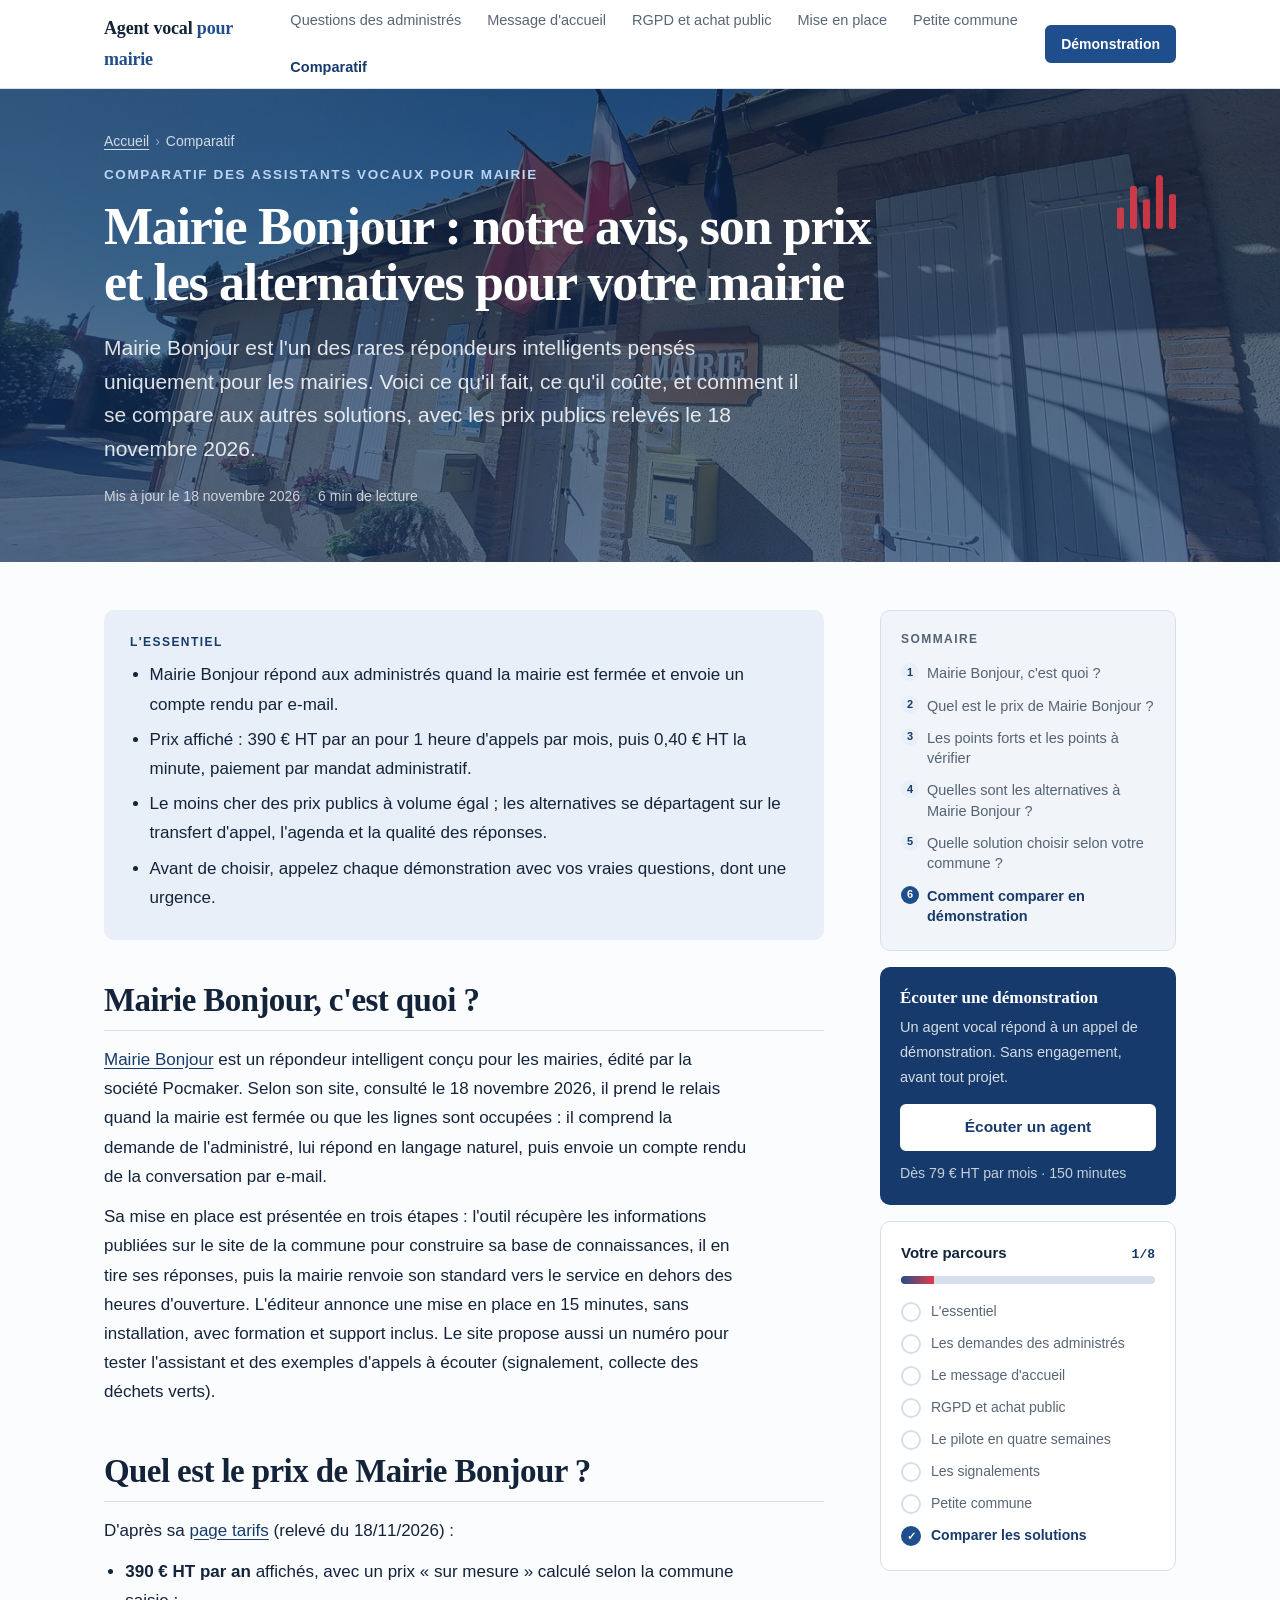
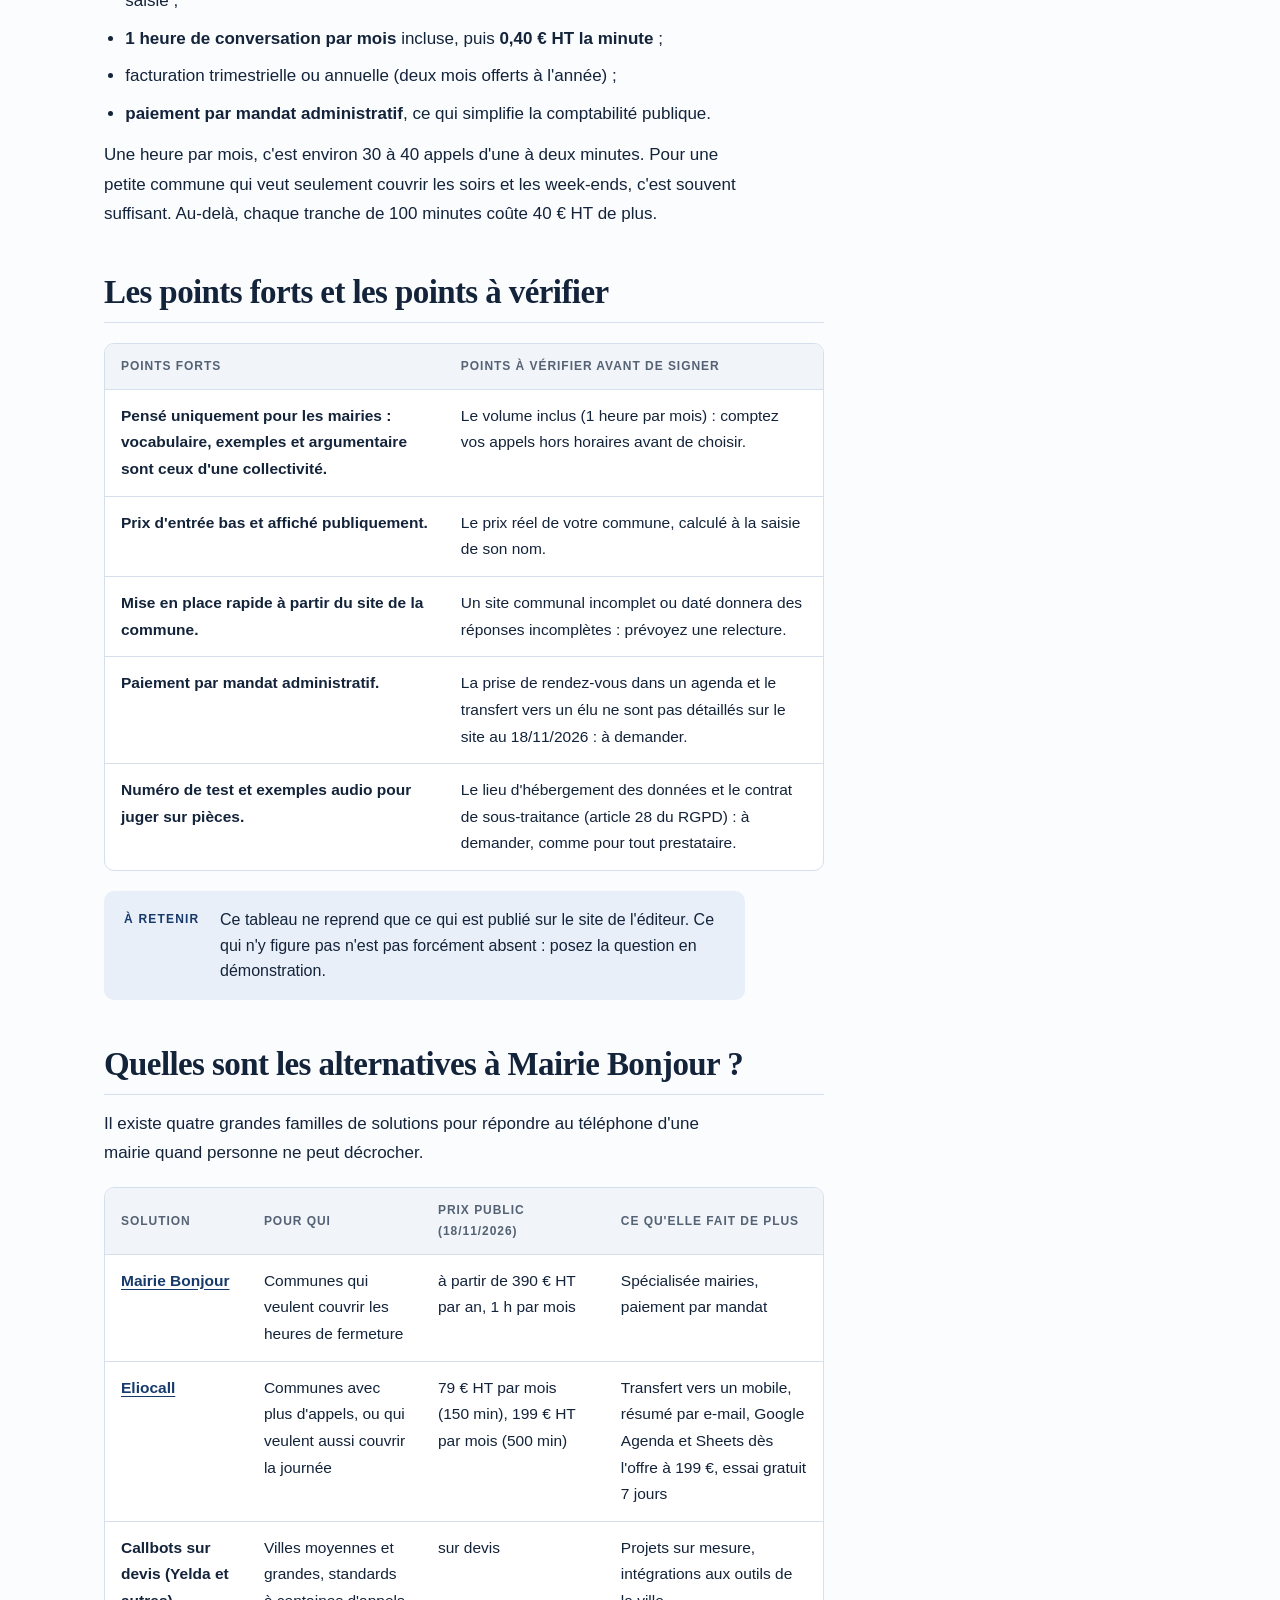
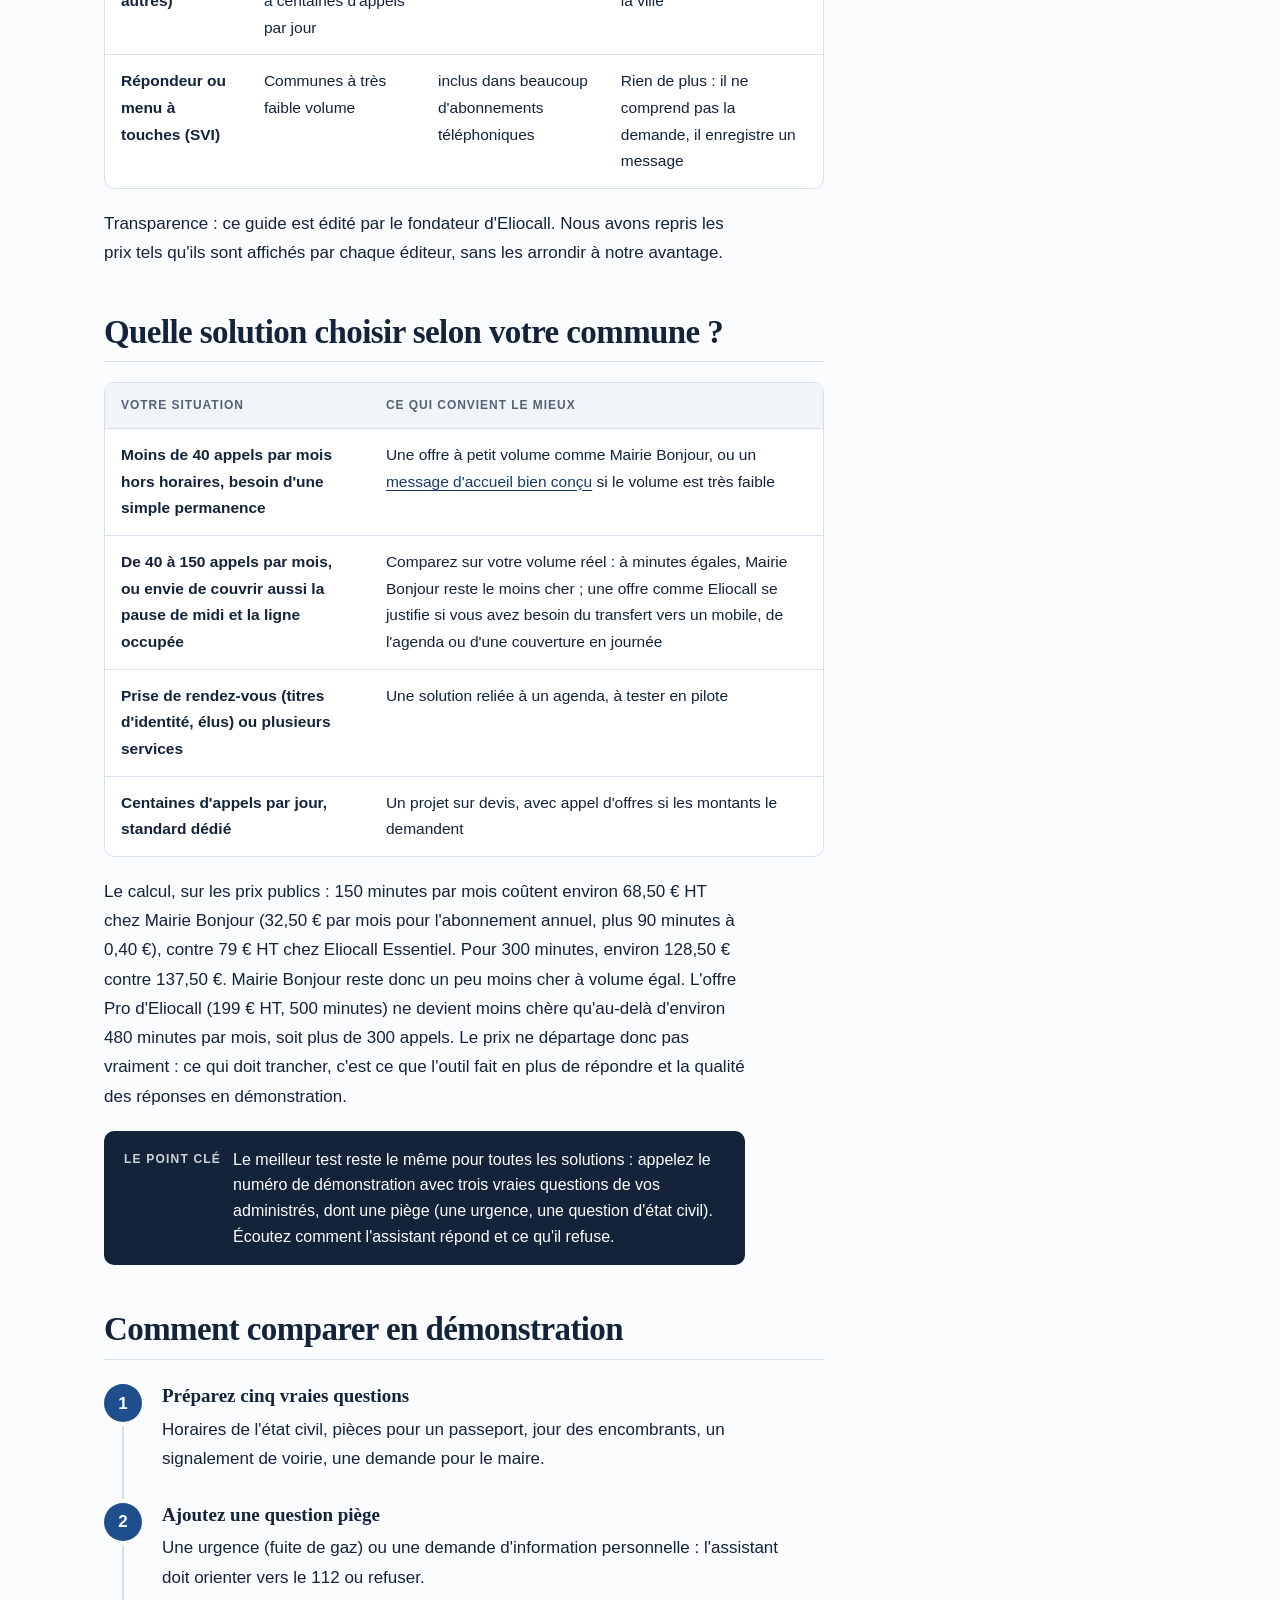
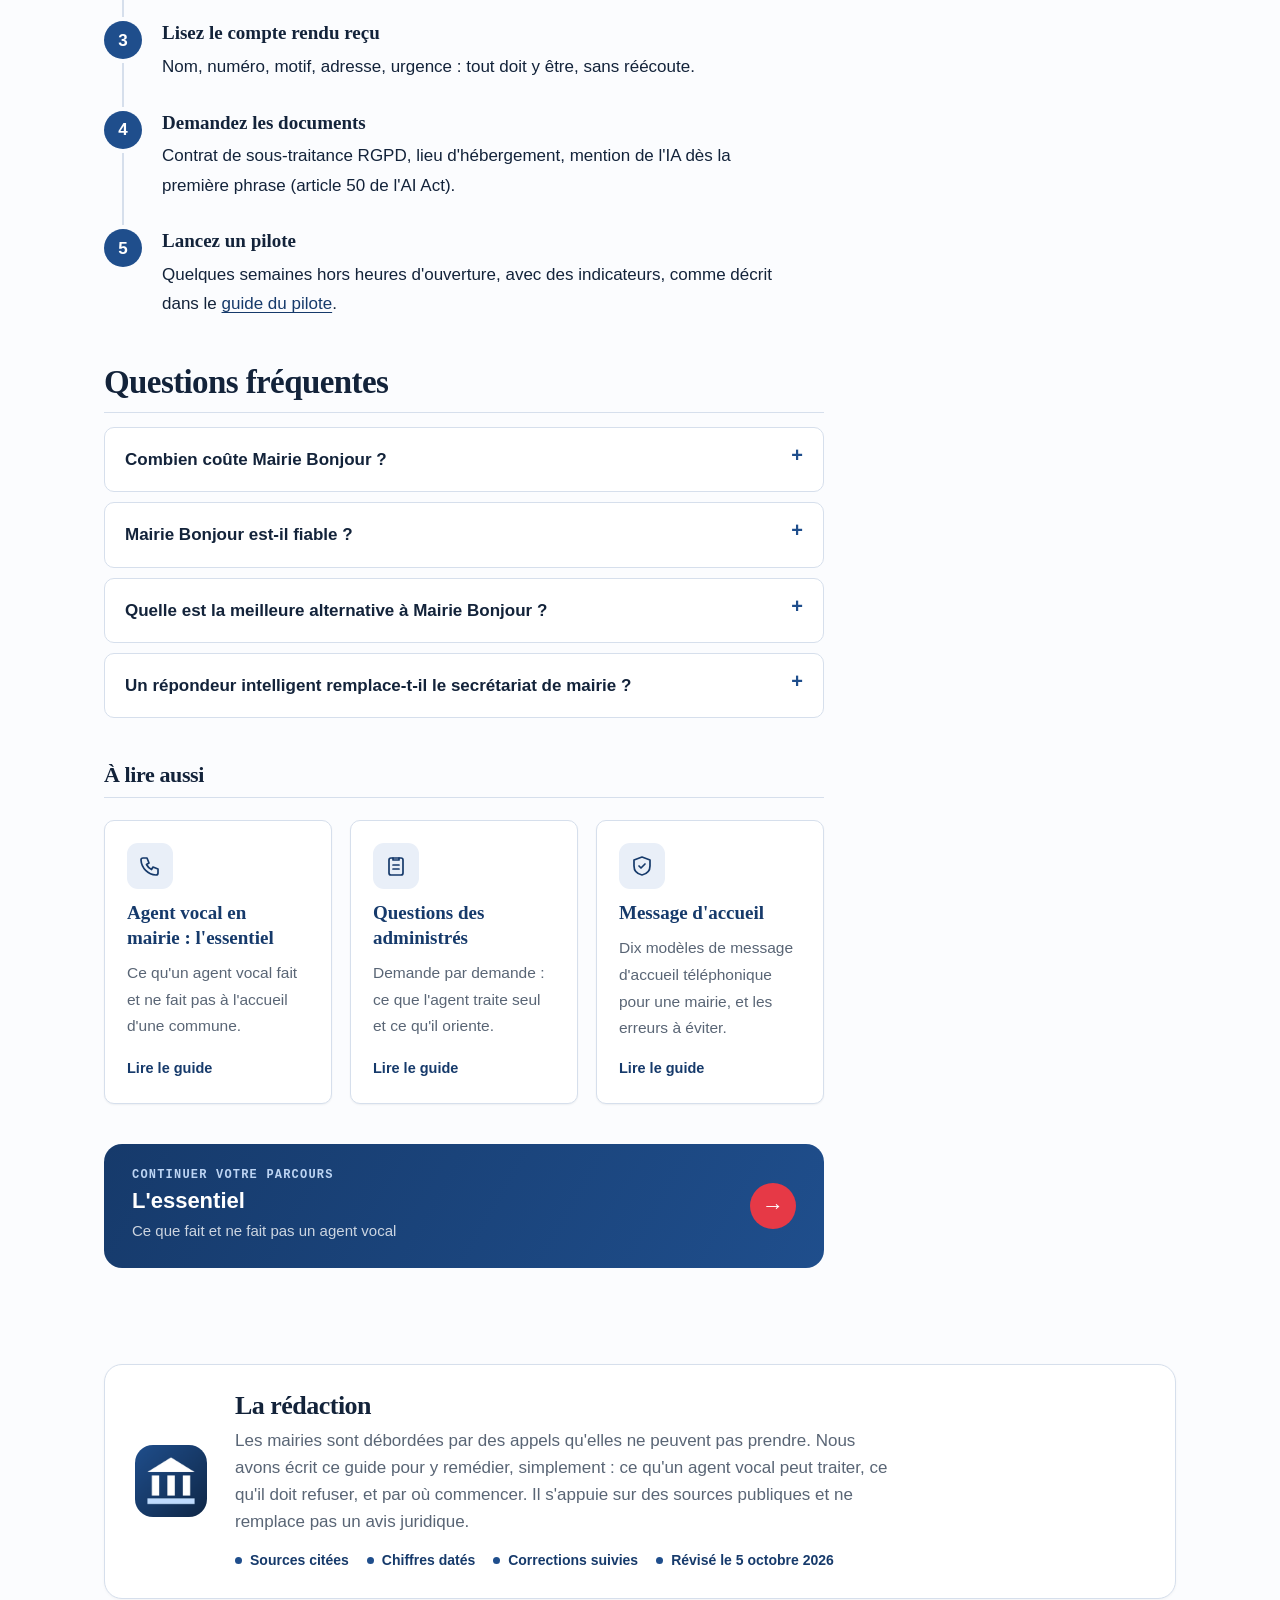
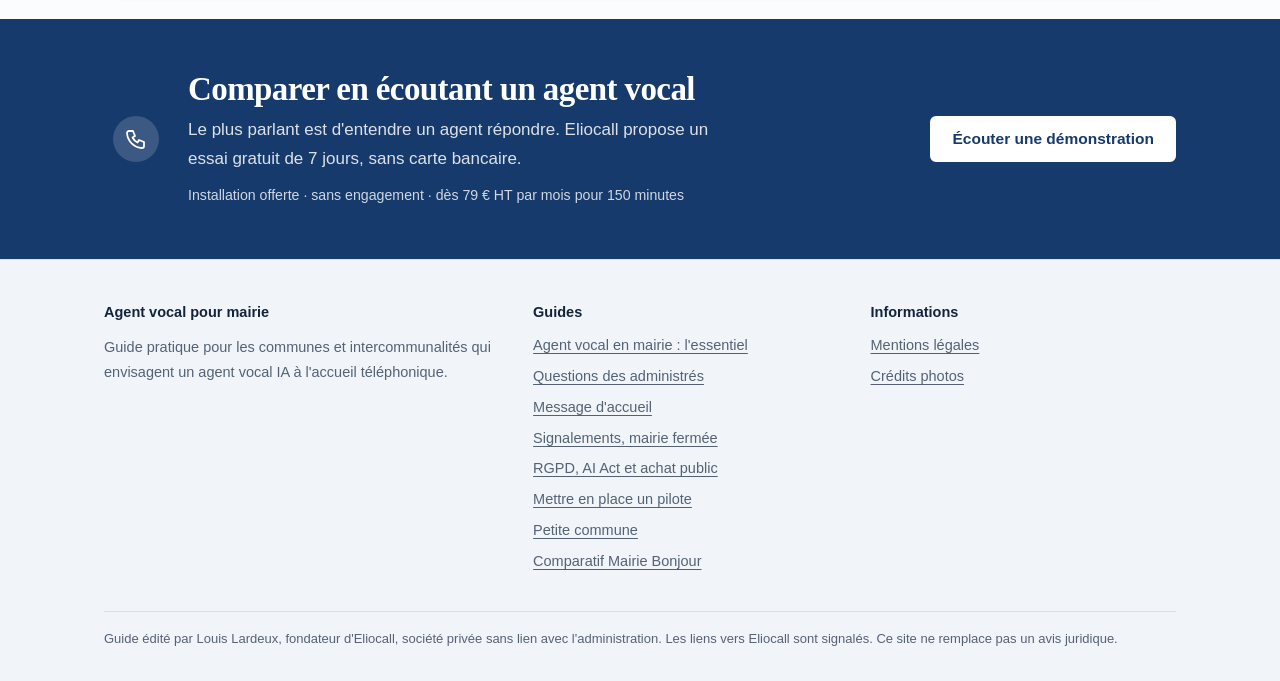
==== mairie-bonjour-avis-alternatives/index.html @ dcd4cf89 "SEO 18/11 : comparatif Mairie Bonjour et alternatives, page signalements mairie fermée, accueil « ré" ====
<!doctype html>
<html lang="fr">
<head>
<meta charset="utf-8">
<meta name="viewport" content="width=device-width, initial-scale=1">
<title>Mairie Bonjour : avis, prix et alternatives (2026)</title>
<meta name="description" content="Mairie Bonjour, répondeur intelligent pour mairie : ce qu&#x27;il fait, son prix (390 € HT par an, 1 h incluse), les points à vérifier et les alternatives comparées.">
<link rel="canonical" href="https://agent-ia-vocal-pour-mairie.fr/mairie-bonjour-avis-alternatives/">
<meta property="og:type" content="article">
<meta property="og:locale" content="fr_FR">
<meta property="og:site_name" content="Agent vocal pour mairie">
<meta property="og:title" content="Mairie Bonjour : avis, prix et alternatives (2026)">
<meta property="og:description" content="Mairie Bonjour, répondeur intelligent pour mairie : ce qu&#x27;il fait, son prix (390 € HT par an, 1 h incluse), les points à vérifier et les alternatives comparées.">
<meta property="og:url" content="https://agent-ia-vocal-pour-mairie.fr/mairie-bonjour-avis-alternatives/">
<meta property="og:image" content="https://agent-ia-vocal-pour-mairie.fr/og-image.png">
<meta property="og:image:width" content="1200">
<meta property="og:image:height" content="630">
<meta property="og:image:alt" content="Agent vocal pour mairie">
<meta name="twitter:card" content="summary_large_image">
<meta name="twitter:image" content="https://agent-ia-vocal-pour-mairie.fr/og-image.png">
<link rel="icon" href="/favicon.ico" sizes="48x48">
<link rel="icon" href="/favicon.svg" type="image/svg+xml">
<link rel="icon" href="/favicon-48.png" type="image/png" sizes="48x48">
<link rel="apple-touch-icon" href="/apple-touch-icon.png">
<meta name="theme-color" content="#1f4e8c">

<meta http-equiv="Content-Security-Policy" content="default-src 'self'; script-src 'self' 'unsafe-inline'; style-src 'self' 'unsafe-inline'; img-src 'self' data:; base-uri 'self'; form-action 'none'">
<meta name="referrer" content="strict-origin-when-cross-origin">
<script type="application/ld+json">{"@context": "https://schema.org", "@graph": [{"@type": "BreadcrumbList", "itemListElement": [{"@type": "ListItem", "position": 1, "name": "Accueil", "item": "https://agent-ia-vocal-pour-mairie.fr/"}, {"@type": "ListItem", "position": 2, "name": "Comparatif", "item": "https://agent-ia-vocal-pour-mairie.fr/mairie-bonjour-avis-alternatives/"}]}, {"@type": "Article", "headline": "Mairie Bonjour : notre avis, son prix et les alternatives pour votre mairie", "description": "Mairie Bonjour, répondeur intelligent pour mairie : ce qu'il fait, son prix (390 € HT par an, 1 h incluse), les points à vérifier et les alternatives comparées.", "inLanguage": "fr-FR", "datePublished": "2026-11-18", "dateModified": "2026-11-18", "mainEntityOfPage": "https://agent-ia-vocal-pour-mairie.fr/mairie-bonjour-avis-alternatives/", "author": {"@type": "Organization", "name": "Agent vocal pour mairie", "url": "https://agent-ia-vocal-pour-mairie.fr"}, "publisher": {"@type": "Organization", "name": "Agent vocal pour mairie", "url": "https://agent-ia-vocal-pour-mairie.fr"}}, {"@type": "FAQPage", "mainEntity": [{"@type": "Question", "name": "Combien coûte Mairie Bonjour ?", "acceptedAnswer": {"@type": "Answer", "text": "Sa page tarifs affiche 390 € HT par an au 18/11/2026, avec 1 heure de conversation par mois incluse puis 0,40 € HT la minute. Le prix exact est calculé selon la commune. Le paiement par mandat administratif est accepté."}}, {"@type": "Question", "name": "Mairie Bonjour est-il fiable ?", "acceptedAnswer": {"@type": "Answer", "text": "Nous ne l'avons pas testé en conditions réelles. L'éditeur propose un numéro de démonstration et des exemples audio : le plus sûr est de l'appeler avec vos propres questions, dont une urgence, et de juger sur pièces."}}, {"@type": "Question", "name": "Quelle est la meilleure alternative à Mairie Bonjour ?", "acceptedAnswer": {"@type": "Answer", "text": "Cela dépend de ce que vous attendez. Pour une simple permanence hors horaires, Mairie Bonjour est le moins cher des prix publics. Pour transférer des appels vers un élu, relier un agenda ou couvrir aussi la journée, comparez avec une offre comme Eliocall, en démonstration et sur votre volume réel."}}, {"@type": "Question", "name": "Un répondeur intelligent remplace-t-il le secrétariat de mairie ?", "acceptedAnswer": {"@type": "Answer", "text": "Non. Il répond aux questions simples et prend des messages complets quand personne ne peut décrocher. Les dossiers, les décisions et l'accueil des personnes restent le travail des agents."}}]}]}</script>
<link rel="stylesheet" href="/style.css">
<script>(function(){var d=document.documentElement;if(window.matchMedia&&matchMedia("(prefers-reduced-motion: reduce)").matches)return;d.classList.add("m-js");setTimeout(function(){if(!window.__rvok)d.classList.add("m-show")},3500)})();</script>
</head>
<body>
<a class="m-skip" href="#contenu">Aller au contenu</a>
<div class="m-rdp" id="rdp" aria-hidden="true"><i></i></div>
<header class="m-top"><div class="m-wrap"><a class="m-brand" href="/">Agent vocal <span>pour mairie</span></a><nav class="m-nav" aria-label="Navigation"><a href="/questions-des-administres/">Questions des administrés</a><a href="/message-d-accueil-telephonique-mairie/">Message d'accueil</a><a href="/rgpd-achat-public/">RGPD et achat public</a><a href="/mise-en-place-pilote/">Mise en place</a><a href="/petite-commune/">Petite commune</a><a href="/mairie-bonjour-avis-alternatives/" class="m-cur">Comparatif</a></nav><a class="m-btn m-small" href="https://eliocall.com/?utm_source=agent-ia-vocal-pour-mairie&amp;utm_medium=guide&amp;utm_campaign=header" rel="nofollow sponsored noopener">Démonstration</a></div></header>
<main id="contenu">
<div class="m-page-head"><img class="m-pgbg" src="/img/mairie-burgaud.jpg" alt="Mairie du Burgaud (Haute-Garonne)" width="1400" height="933" loading="eager" decoding="async"><div class="m-wrap"><div class="m-eq" aria-hidden="true"><i></i><i></i><i></i><i></i><i></i></div><div class="m-crumbs"><a href="/">Accueil</a><i>›</i>Comparatif</div><div class="m-kicker">Comparatif des assistants vocaux pour mairie</div><h1>Mairie Bonjour&nbsp;: notre avis, son prix et les alternatives pour votre mairie</h1><p class="m-lead">Mairie Bonjour est l'un des rares répondeurs intelligents pensés uniquement pour les mairies. Voici ce qu'il fait, ce qu'il coûte, et comment il se compare aux autres solutions, avec les prix publics relevés le 18 novembre 2026.</p><div class="m-meta"><span>Mis à jour le 18 novembre 2026</span><span>6 min de lecture</span></div></div></div>
<div class="m-wrap m-layout"><article class="m-doc"><div class="m-summary"><b>L'essentiel</b><ul><li>Mairie Bonjour répond aux administrés quand la mairie est fermée et envoie un compte rendu par e-mail.</li><li>Prix affiché&nbsp;: 390 € HT par an pour 1 heure d'appels par mois, puis 0,40 € HT la minute, paiement par mandat administratif.</li><li>Le moins cher des prix publics à volume égal&nbsp;; les alternatives se départagent sur le transfert d'appel, l'agenda et la qualité des réponses.</li><li>Avant de choisir, appelez chaque démonstration avec vos vraies questions, dont une urgence.</li></ul></div><section id="mairie-bonjour-c-est-quoi" class="m-rv"><h2>Mairie Bonjour, c'est quoi&nbsp;?</h2>
<p><a href="https://www.mairie-bonjour.fr/" rel="noopener">Mairie Bonjour</a> est un répondeur intelligent conçu pour les mairies, édité par la société Pocmaker. Selon son site, consulté le 18 novembre 2026, il prend le relais quand la mairie est fermée ou que les lignes sont occupées&nbsp;: il comprend la demande de l'administré, lui répond en langage naturel, puis envoie un compte rendu de la conversation par e-mail.</p>
<p>Sa mise en place est présentée en trois étapes&nbsp;: l'outil récupère les informations publiées sur le site de la commune pour construire sa base de connaissances, il en tire ses réponses, puis la mairie renvoie son standard vers le service en dehors des heures d'ouverture. L'éditeur annonce une mise en place en 15 minutes, sans installation, avec formation et support inclus. Le site propose aussi un numéro pour tester l'assistant et des exemples d'appels à écouter (signalement, collecte des déchets verts).</p>
</section><section id="quel-est-le-prix-de-mairie-bonjour" class="m-rv"><h2>Quel est le prix de Mairie Bonjour&nbsp;?</h2>
<p>D'après sa <a href="https://www.mairie-bonjour.fr/tarification" rel="noopener">page tarifs</a> (relevé du 18/11/2026)&nbsp;:</p>
<ul class="m-clean">
 <li><strong>390 € HT par an</strong> affichés, avec un prix «&nbsp;sur mesure&nbsp;» calculé selon la commune saisie&nbsp;;</li>
 <li><strong>1 heure de conversation par mois</strong> incluse, puis <strong>0,40 € HT la minute</strong>&nbsp;;</li>
 <li>facturation trimestrielle ou annuelle (deux mois offerts à l'année)&nbsp;;</li>
 <li><strong>paiement par mandat administratif</strong>, ce qui simplifie la comptabilité publique.</li>
</ul>
<p>Une heure par mois, c'est environ 30 à 40 appels d'une à deux minutes. Pour une petite commune qui veut seulement couvrir les soirs et les week-ends, c'est souvent suffisant. Au-delà, chaque tranche de 100 minutes coûte 40 € HT de plus.</p>
</section><section id="les-points-forts-et-les-points-a-verifier" class="m-rv"><h2>Les points forts et les points à vérifier</h2>
<div class="m-tablewrap"><table><tr><th>Points forts</th><th>Points à vérifier avant de signer</th></tr><tr><td>Pensé uniquement pour les mairies&nbsp;: vocabulaire, exemples et argumentaire sont ceux d'une collectivité.</td><td>Le volume inclus (1 heure par mois)&nbsp;: comptez vos appels hors horaires avant de choisir.</td></tr><tr><td>Prix d'entrée bas et affiché publiquement.</td><td>Le prix réel de votre commune, calculé à la saisie de son nom.</td></tr><tr><td>Mise en place rapide à partir du site de la commune.</td><td>Un site communal incomplet ou daté donnera des réponses incomplètes&nbsp;: prévoyez une relecture.</td></tr><tr><td>Paiement par mandat administratif.</td><td>La prise de rendez-vous dans un agenda et le transfert vers un élu ne sont pas détaillés sur le site au 18/11/2026&nbsp;: à demander.</td></tr><tr><td>Numéro de test et exemples audio pour juger sur pièces.</td><td>Le lieu d'hébergement des données et le contrat de sous-traitance (article 28 du RGPD)&nbsp;: à demander, comme pour tout prestataire.</td></tr></table></div><div class="m-callout m-co-tip"><strong>À retenir</strong><div><p>Ce tableau ne reprend que ce qui est publié sur le site de l'éditeur. Ce qui n'y figure pas n'est pas forcément absent&nbsp;: posez la question en démonstration.</p></div></div></section><section id="quelles-sont-les-alternatives-a-mairie-bonjour" class="m-rv"><h2>Quelles sont les alternatives à Mairie Bonjour&nbsp;?</h2>
<p>Il existe quatre grandes familles de solutions pour répondre au téléphone d'une mairie quand personne ne peut décrocher.</p>
<div class="m-tablewrap"><table><tr><th>Solution</th><th>Pour qui</th><th>Prix public (18/11/2026)</th><th>Ce qu'elle fait de plus</th></tr><tr><td><a href="https://www.mairie-bonjour.fr/" rel="noopener">Mairie Bonjour</a></td><td>Communes qui veulent couvrir les heures de fermeture</td><td>à partir de 390 € HT par an, 1 h par mois</td><td>Spécialisée mairies, paiement par mandat</td></tr><tr><td><a href="https://eliocall.com/tarifs/?utm_source=agent-ia-vocal-pour-mairie&amp;utm_medium=guide&amp;utm_campaign=mairie-prix" rel="nofollow sponsored noopener">Eliocall</a></td><td>Communes avec plus d'appels, ou qui veulent aussi couvrir la journée</td><td>79 € HT par mois (150 min), 199 € HT par mois (500 min)</td><td>Transfert vers un mobile, résumé par e-mail, Google Agenda et Sheets dès l'offre à 199 €, essai gratuit 7 jours</td></tr><tr><td>Callbots sur devis (Yelda et autres)</td><td>Villes moyennes et grandes, standards à centaines d'appels par jour</td><td>sur devis</td><td>Projets sur mesure, intégrations aux outils de la ville</td></tr><tr><td>Répondeur ou menu à touches (SVI)</td><td>Communes à très faible volume</td><td>inclus dans beaucoup d'abonnements téléphoniques</td><td>Rien de plus&nbsp;: il ne comprend pas la demande, il enregistre un message</td></tr></table></div>
<p>Transparence&nbsp;: ce guide est édité par le fondateur d'Eliocall. Nous avons repris les prix tels qu'ils sont affichés par chaque éditeur, sans les arrondir à notre avantage.</p>
</section><section id="quelle-solution-choisir-selon-votre-commune" class="m-rv"><h2>Quelle solution choisir selon votre commune&nbsp;?</h2>
<div class="m-tablewrap"><table><tr><th>Votre situation</th><th>Ce qui convient le mieux</th></tr><tr><td>Moins de 40 appels par mois hors horaires, besoin d'une simple permanence</td><td>Une offre à petit volume comme Mairie Bonjour, ou un <a href="/message-d-accueil-telephonique-mairie/" rel="noopener">message d'accueil bien conçu</a> si le volume est très faible</td></tr><tr><td>De 40 à 150 appels par mois, ou envie de couvrir aussi la pause de midi et la ligne occupée</td><td>Comparez sur votre volume réel&nbsp;: à minutes égales, Mairie Bonjour reste le moins cher&nbsp;; une offre comme Eliocall se justifie si vous avez besoin du transfert vers un mobile, de l'agenda ou d'une couverture en journée</td></tr><tr><td>Prise de rendez-vous (titres d'identité, élus) ou plusieurs services</td><td>Une solution reliée à un agenda, à tester en pilote</td></tr><tr><td>Centaines d'appels par jour, standard dédié</td><td>Un projet sur devis, avec appel d'offres si les montants le demandent</td></tr></table></div>
<p>Le calcul, sur les prix publics&nbsp;: 150 minutes par mois coûtent environ 68,50 € HT chez Mairie Bonjour (32,50 € par mois pour l'abonnement annuel, plus 90 minutes à 0,40 €), contre 79 € HT chez Eliocall Essentiel. Pour 300 minutes, environ 128,50 € contre 137,50 €. Mairie Bonjour reste donc un peu moins cher à volume égal. L'offre Pro d'Eliocall (199 € HT, 500 minutes) ne devient moins chère qu'au-delà d'environ 480 minutes par mois, soit plus de 300 appels. Le prix ne départage donc pas vraiment&nbsp;: ce qui doit trancher, c'est ce que l'outil fait en plus de répondre et la qualité des réponses en démonstration.</p>
<div class="m-callout m-co-key"><strong>Le point clé</strong><div><p>Le meilleur test reste le même pour toutes les solutions&nbsp;: appelez le numéro de démonstration avec trois vraies questions de vos administrés, dont une piège (une urgence, une question d'état civil). Écoutez comment l'assistant répond et ce qu'il refuse.</p></div></div></section><section id="comment-comparer-en-demonstration" class="m-rv"><h2>Comment comparer en démonstration</h2>
<ol class="m-steps"><li><h3>Préparez cinq vraies questions</h3><p>Horaires de l'état civil, pièces pour un passeport, jour des encombrants, un signalement de voirie, une demande pour le maire.</p></li><li><h3>Ajoutez une question piège</h3><p>Une urgence (fuite de gaz) ou une demande d'information personnelle&nbsp;: l'assistant doit orienter vers le 112 ou refuser.</p></li><li><h3>Lisez le compte rendu reçu</h3><p>Nom, numéro, motif, adresse, urgence&nbsp;: tout doit y être, sans réécoute.</p></li><li><h3>Demandez les documents</h3><p>Contrat de sous-traitance RGPD, lieu d'hébergement, mention de l'IA dès la première phrase (article 50 de l'AI Act).</p></li><li><h3>Lancez un pilote</h3><p>Quelques semaines hors heures d'ouverture, avec des indicateurs, comme décrit dans le <a href="/mise-en-place-pilote/" rel="noopener">guide du pilote</a>.</p></li></ol></section><section id="questions" class="m-rv"><h2>Questions fréquentes</h2><details><summary>Combien coûte Mairie Bonjour&nbsp;?</summary><p>Sa page tarifs affiche 390 € HT par an au 18/11/2026, avec 1 heure de conversation par mois incluse puis 0,40 € HT la minute. Le prix exact est calculé selon la commune. Le paiement par mandat administratif est accepté.</p></details><details><summary>Mairie Bonjour est-il fiable&nbsp;?</summary><p>Nous ne l'avons pas testé en conditions réelles. L'éditeur propose un numéro de démonstration et des exemples audio&nbsp;: le plus sûr est de l'appeler avec vos propres questions, dont une urgence, et de juger sur pièces.</p></details><details><summary>Quelle est la meilleure alternative à Mairie Bonjour&nbsp;?</summary><p>Cela dépend de ce que vous attendez. Pour une simple permanence hors horaires, Mairie Bonjour est le moins cher des prix publics. Pour transférer des appels vers un élu, relier un agenda ou couvrir aussi la journée, comparez avec une offre comme Eliocall, en démonstration et sur votre volume réel.</p></details><details><summary>Un répondeur intelligent remplace-t-il le secrétariat de mairie&nbsp;?</summary><p>Non. Il répond aux questions simples et prend des messages complets quand personne ne peut décrocher. Les dossiers, les décisions et l'accueil des personnes restent le travail des agents.</p></details></section><div class="m-related"><h2>À lire aussi</h2><div class="m-cards m-cols3"><a class="m-card" href="/"><span class="m-ico" aria-hidden="true"><svg viewBox="0 0 24 24" width="24" height="24" fill="none" stroke="currentColor" stroke-width="1.7" stroke-linecap="round" stroke-linejoin="round"><path d="M5 4h4l2 5-2.5 1.5a11 11 0 0 0 5 5L15 13l5 2v4a2 2 0 0 1-2 2A16 16 0 0 1 3 6a2 2 0 0 1 2-2z"/></svg></span><h3>Agent vocal en mairie&nbsp;: l'essentiel</h3><p>Ce qu'un agent vocal fait et ne fait pas à l'accueil d'une commune.</p><span class="m-more">Lire le guide</span></a><a class="m-card" href="/questions-des-administres/"><span class="m-ico" aria-hidden="true"><svg viewBox="0 0 24 24" width="24" height="24" fill="none" stroke="currentColor" stroke-width="1.7" stroke-linecap="round" stroke-linejoin="round"><rect x="5" y="4" width="14" height="17" rx="2"/><path d="M9 4v2h6V4M9 11h6M9 15h6"/></svg></span><h3>Questions des administrés</h3><p>Demande par demande&nbsp;: ce que l'agent traite seul et ce qu'il oriente.</p><span class="m-more">Lire le guide</span></a><a class="m-card" href="/message-d-accueil-telephonique-mairie/"><span class="m-ico" aria-hidden="true"><svg viewBox="0 0 24 24" width="24" height="24" fill="none" stroke="currentColor" stroke-width="1.7" stroke-linecap="round" stroke-linejoin="round"><path d="M12 3l8 3v6c0 5-3.5 8-8 9-4.5-1-8-4-8-9V6z"/><path d="M9 12l2 2 4-4"/></svg></span><h3>Message d'accueil</h3><p>Dix modèles de message d'accueil téléphonique pour une mairie, et les erreurs à éviter.</p><span class="m-more">Lire le guide</span></a></div></div><div id="nx-box" hidden></div></article><aside class="m-side"><nav class="m-toc" aria-label="Sommaire"><b>Sommaire</b><ol><li><a href="#mairie-bonjour-c-est-quoi">Mairie Bonjour, c'est quoi&nbsp;?</a></li><li><a href="#quel-est-le-prix-de-mairie-bonjour">Quel est le prix de Mairie Bonjour&nbsp;?</a></li><li><a href="#les-points-forts-et-les-points-a-verifier">Les points forts et les points à vérifier</a></li><li><a href="#quelles-sont-les-alternatives-a-mairie-bonjour">Quelles sont les alternatives à Mairie Bonjour&nbsp;?</a></li><li><a href="#quelle-solution-choisir-selon-votre-commune">Quelle solution choisir selon votre commune&nbsp;?</a></li><li><a href="#comment-comparer-en-demonstration">Comment comparer en démonstration</a></li></ol></nav><div class="m-sidecta"><b>Écouter une démonstration</b><p>Un agent vocal répond à un appel de démonstration. Sans engagement, avant tout projet.</p><a class="m-btn" href="https://eliocall.com/?utm_source=agent-ia-vocal-pour-mairie&utm_medium=guide&utm_campaign=ecouter#hero-form" rel="nofollow sponsored noopener">Écouter un agent</a><small style="display:block;margin-top:10px;opacity:.75">Dès 79 € HT par mois · 150 minutes</small></div><div id="jr-box" hidden></div></aside></div>
<section class="m-rdn" id="redaction"><div class="m-wrap"><div class="m-rdc"><img class="m-rdm" src="/icon-192.png" alt="Logo de la rédaction" width="72" height="72" loading="lazy" decoding="async"><div><h2>La rédaction</h2><p>Les mairies sont débordées par des appels qu'elles ne peuvent pas prendre. Nous avons écrit ce guide pour y remédier, simplement&nbsp;: ce qu'un agent vocal peut traiter, ce qu'il doit refuser, et par où commencer. Il s'appuie sur des sources publiques et ne remplace pas un avis juridique.</p><ul><li>Sources citées</li><li>Chiffres datés</li><li>Corrections suivies</li><li>Révisé le 5 octobre 2026</li></ul></div></div></div></section>
<div class="m-band"><div class="m-wrap"><div><div class="m-rg" aria-hidden="true"><span></span><span></span><span></span><b><svg viewBox="0 0 24 24" width="24" height="24" fill="none" stroke="#fff" stroke-width="1.8" stroke-linecap="round" stroke-linejoin="round"><path d="M5 4h4l2 5-2.5 1.5a11 11 0 0 0 5 5L15 13l5 2v4a2 2 0 0 1-2 2A16 16 0 0 1 3 6a2 2 0 0 1 2-2z"/></svg></b></div><div><h2>Comparer en écoutant un agent vocal</h2><p>Le plus parlant est d'entendre un agent répondre. Eliocall propose un essai gratuit de 7 jours, sans carte bancaire.</p><small style="display:block;margin-top:10px;opacity:.8">Installation offerte · sans engagement · dès 79 € HT par mois pour 150 minutes</small></div></div><a class="m-btn" href="https://eliocall.com/?utm_source=agent-ia-vocal-pour-mairie&amp;utm_medium=guide&amp;utm_campaign=mairie-comparatif" rel="nofollow sponsored noopener">Écouter une démonstration</a></div></div>
</main>
<footer class="m-foot"><div class="m-wrap"><div><b>Agent vocal <span>pour mairie</span></b><p>Guide pratique pour les communes et intercommunalités qui envisagent un agent vocal IA à l'accueil téléphonique.</p></div><div><b>Guides</b><ul><li><a href="/">Agent vocal en mairie&nbsp;: l'essentiel</a></li><li><a href="/questions-des-administres/">Questions des administrés</a></li><li><a href="/message-d-accueil-telephonique-mairie/">Message d'accueil</a></li><li><a href="/signalement-mairie-fermee/">Signalements, mairie fermée</a></li><li><a href="/rgpd-achat-public/">RGPD, AI Act et achat public</a></li><li><a href="/mise-en-place-pilote/">Mettre en place un pilote</a></li><li><a href="/petite-commune/">Petite commune</a></li><li><a href="/mairie-bonjour-avis-alternatives/">Comparatif Mairie Bonjour</a></li></ul></div><div><b>Informations</b><ul><li><a href="/mentions-legales/">Mentions légales</a></li><li><a href="/mentions-legales/#credits-photos">Crédits photos</a></li></ul></div><div class="m-small">Guide édité par Louis Lardeux, fondateur d'Eliocall, société privée sans lien avec l'administration. Les liens vers Eliocall sont signalés. Ce site ne remplace pas un avis juridique.</div></div></footer>
<script>(function(){var P="m-",d=document;if(window.matchMedia&&matchMedia("(prefers-reduced-motion: reduce)").matches)return;window.__rvok=1;
var rd=d.getElementById("rdp"),bar=rd&&rd.firstElementChild,top=d.querySelector("."+P+"top"),tk=false;
function onS(){tk=false;var h=d.documentElement,max=h.scrollHeight-h.clientHeight,y=window.pageYOffset||h.scrollTop;if(bar&&max>0)bar.style.transform="scaleX("+Math.min(1,y/max)+")";if(top){if(y>8)top.classList.add(P+"sc");else top.classList.remove(P+"sc")}}
window.addEventListener("scroll",function(){if(!tk){tk=true;requestAnimationFrame(onS)}},{passive:true});onS();
var ap=[].slice.call(d.querySelectorAll("[data-ap]"));if("IntersectionObserver" in window){var ao=new IntersectionObserver(function(es){es.forEach(function(e){if(e.isIntersecting)e.target.removeAttribute("data-off");else e.target.setAttribute("data-off","1")})},{rootMargin:"80px"});ap.forEach(function(el){ao.observe(el)})}
var rv=[].slice.call(d.querySelectorAll("."+P+"rv"));
if("IntersectionObserver" in window){var io=new IntersectionObserver(function(es){es.forEach(function(e){if(e.isIntersecting){e.target.classList.add(P+"in");io.unobserve(e.target)}})},{threshold:.06,rootMargin:"0px 0px -5% 0px"});rv.forEach(function(el){io.observe(el)})}else{rv.forEach(function(el){el.classList.add(P+"in")})}
var links=[].slice.call(d.querySelectorAll("."+P+"toc a")),map={};links.forEach(function(a){map[a.getAttribute("href").slice(1)]=a});
if("IntersectionObserver" in window&&links.length){var so=new IntersectionObserver(function(es){es.forEach(function(e){if(e.isIntersecting){links.forEach(function(a){a.classList.remove(P+"act")});var a=map[e.target.id];if(a)a.classList.add(P+"act")}})},{rootMargin:"-18% 0px -70% 0px"});[].slice.call(d.querySelectorAll("."+P+"doc section[id]")).forEach(function(x){so.observe(x)})}
})();</script>

<div id="stk" role="complementary" aria-label="Écouter un agent vocal"><a href="https://eliocall.com/?utm_source=agent-ia-vocal-pour-mairie&utm_medium=guide&utm_campaign=ecouter#hero-form" rel="nofollow sponsored noopener"><span class="m-w" aria-hidden="true"><i></i><i></i><i></i><i></i></span><span><b>Écouter un agent en démonstration</b><small>Sur eliocall.com</small></span></a><button type="button" id="stk-x" aria-label="Masquer">×</button></div>
<script>(function(){
var $=function(i){return document.getElementById(i)},KS="mai-seen-v1",KR="mai-last-v1",CUR=location.pathname.replace(/index\.html$/,""),J=[["/", "L'essentiel", "Ce que fait et ne fait pas un agent vocal"], ["/questions-des-administres/", "Les demandes des administrés", "Traité seul, orienté, refusé"], ["/message-d-accueil-telephonique-mairie/", "Le message d'accueil", "Dix modèles à adapter"], ["/rgpd-achat-public/", "RGPD et achat public", "Responsabilités, article 50, marché"], ["/mise-en-place-pilote/", "Le pilote en quatre semaines", "Calendrier, périmètre, indicateurs"], ["/signalement-mairie-fermee/", "Les signalements", "Mairie fermée, rien ne se perd"], ["/petite-commune/", "Petite commune", "Utile ou non, mutualiser"], ["/mairie-bonjour-avis-alternatives/", "Comparer les solutions", "Prix publics, forces, limites"]],HEAR="https://eliocall.com/?utm_source=agent-ia-vocal-pour-mairie&utm_medium=guide&utm_campaign=ecouter#hero-form";
var seen={};try{seen=JSON.parse(localStorage.getItem(KS)||"{}")}catch(e){}seen[CUR]=1;try{localStorage.setItem(KS,JSON.stringify(seen))}catch(e){}
function n(){return J.filter(function(x){return seen[x[0]]}).length}
/* parcours dans la colonne latérale */
var jr=$("jr-box");if(jr){var h=document.createElement("h4"),t=document.createElement("strong");t.textContent="Votre parcours";var c=document.createElement("span");c.textContent=n()+"/"+J.length;h.appendChild(t);h.appendChild(c);jr.appendChild(h);
var pr=document.createElement("div");pr.setAttribute("data-pr","");var bar=document.createElement("i");pr.appendChild(bar);jr.appendChild(pr);var ol=document.createElement("ol");
J.forEach(function(x,i){var li=document.createElement("li"),a=document.createElement("a");a.href=x[0];if(x[0]===CUR)a.setAttribute("aria-current","page");if(seen[x[0]])a.setAttribute("data-seen","1");var em=document.createElement("em");em.textContent=seen[x[0]]?"✓":(i+1);a.appendChild(em);a.appendChild(document.createTextNode(x[1]));li.appendChild(a);ol.appendChild(li)});jr.appendChild(ol);jr.hidden=false;setTimeout(function(){bar.style.width=Math.round(100*n()/J.length)+"%"},60)}
/* badges « déjà lu » sur les cartes */
[].slice.call(document.querySelectorAll("a[href^='/']")).forEach(function(a){var p=a.getAttribute("href").split("#")[0];if(a.className&&/card/.test(a.className)){a.setAttribute("data-card","");if(seen[p]&&p!==CUR)a.setAttribute("data-seen","1")}});
/* suite de lecture */
var nx=$("nx-box");if(nx){var idx=-1;J.forEach(function(x,i){if(x[0]===CUR)idx=i});var nxt=null;for(var k=1;k<=J.length;k++){var c2=J[(idx+k)%J.length];if(!seen[c2[0]]){nxt=c2;break}}
var a=document.createElement("a");if(nxt){a.href=nxt[0];a.innerHTML="<div><small>Continuer votre parcours</small><strong></strong><span></span></div><b>→</b>";a.querySelector("strong").textContent=nxt[1];a.querySelector("span").textContent=nxt[2]}
else{a.href=HEAR;a.rel="nofollow sponsored noopener";a.innerHTML="<div><small>Parcours terminé</small><strong>Passez de la théorie à l'écoute</strong><span>Entendez un agent vocal Eliocall répondre à votre place.</span></div><b>→</b>"}
nx.appendChild(a);nx.hidden=false}
/* bouton flottant */
var stk=$("stk");try{if(sessionStorage.getItem("mai-stk-x"))stk.hidden=true}catch(e){}
$("stk-x").addEventListener("click",function(){stk.hidden=true;try{sessionStorage.setItem("mai-stk-x","1")}catch(e){}});
function onScroll(){var y=window.pageYOffset,max=document.documentElement.scrollHeight-innerHeight;var tt=$("rs-toast");if(tt&&y>300)tt.removeAttribute("data-show");if(y>700&&y<max-420)stk.setAttribute("data-show","");else stk.removeAttribute("data-show")}
window.addEventListener("scroll",function(){requestAnimationFrame(onScroll)},{passive:true});onScroll();
/* reprendre la lecture */
var secs=[].slice.call(document.querySelectorAll("section[id]")).filter(function(s){return s.id!=="demo"&&s.querySelector("h2")}),tk=0;
function save(){var best=null;secs.forEach(function(s){var r=s.getBoundingClientRect();if(r.top<innerHeight*.45)best=s});if(!best||window.pageYOffset<500)return;try{localStorage.setItem(KR,JSON.stringify({p:CUR,id:best.id,h:best.querySelector("h2").textContent.replace(/\s+/g," ").trim(),t:Date.now()}))}catch(e){}}
window.addEventListener("scroll",function(){clearTimeout(tk);tk=setTimeout(save,700)},{passive:true});
try{var last=JSON.parse(localStorage.getItem(KR)||"null");if(last&&Date.now()-last.t<14*864e5&&window.pageYOffset<200&&!location.hash){var tg=last.p===CUR?document.getElementById(last.id):null;if(last.p!==CUR||tg){var ts=document.createElement("div");ts.id="rs-toast";ts.setAttribute("role","status");var p=document.createElement("p");p.textContent=(last.p===CUR?"Reprendre à « ":"Reprendre votre lecture : « ")+last.h.slice(0,70)+" »";ts.appendChild(p);
var go=document.createElement(last.p===CUR?"button":"a");go.textContent="Reprendre";if(last.p===CUR){go.type="button";go.addEventListener("click",function(){tg.scrollIntoView({behavior:"smooth",block:"start"});ts.removeAttribute("data-show")})}else{go.href=last.p+"#"+last.id}ts.appendChild(go);
var no=document.createElement("button");no.type="button";no.setAttribute("data-no","");no.textContent="Non merci";no.addEventListener("click",function(){ts.removeAttribute("data-show");try{localStorage.removeItem(KR)}catch(e){}});ts.appendChild(no);document.body.appendChild(ts);setTimeout(function(){ts.setAttribute("data-show","")},1400);setTimeout(function(){ts.removeAttribute("data-show")},14000)}}}catch(e){}
})();</script>

</body>
</html>
---- style.css ----
:root{--bg:#fbfcfe;--surface:#f1f5fa;--ink:#13233a;--ink-2:rgba(19,35,58,.7);--line:#d6dfec;--accent:#1f4e8c;--accent-deep:#163a6b;--accent-soft:#e9eff8;--on-accent:#fff;--r:10px;--shadow:0 1px 2px rgba(19,35,58,.06);--warn-bg:#fff4d6;--warn-ink:#6b4a00;--ok:#1f8a5b}
*{box-sizing:border-box}
html{scroll-behavior:smooth;-webkit-text-size-adjust:100%}
body{margin:0;background:var(--bg);color:var(--ink);font-family:-apple-system,BlinkMacSystemFont,"Segoe UI",Roboto,"Helvetica Neue",Arial,sans-serif;font-size:17px;line-height:1.72}
h1,h2,h3,.m-brand{font-family:"Iowan Old Style","Palatino Linotype",Palatino,Georgia,serif;color:var(--ink)}
a{color:var(--accent-deep);text-underline-offset:3px}
a:focus-visible,summary:focus-visible,.m-btn:focus-visible{outline:3px solid var(--accent);outline-offset:3px;border-radius:6px}
.m-skip{position:absolute;left:-9999px}.m-skip:focus{left:12px;top:12px;background:#fff;padding:8px 12px;z-index:50}
.m-wrap{max-width:1120px;margin:0 auto;padding:0 24px}
.m-top{position:sticky;top:0;z-index:30;background:rgba(255,255,255,.94);backdrop-filter:saturate(1.4) blur(8px);border-bottom:1px solid var(--line)}
.m-top .m-wrap{display:flex;align-items:center;justify-content:space-between;gap:16px;min-height:64px}
.m-brand{font-weight:800;font-size:18px;letter-spacing:-.01em;text-decoration:none;color:var(--ink)}
.m-brand span{color:var(--accent)}
.m-nav{display:flex;align-items:center;gap:6px;flex-wrap:wrap}
.m-nav a{font-size:14.5px;text-decoration:none;color:var(--ink-2);padding:8px 10px;border-radius:8px}
.m-nav a:hover{background:var(--accent-soft);color:var(--accent-deep)}
.m-nav a.m-cur{color:var(--accent-deep);font-weight:700}
.m-btn{display:inline-block;background:var(--accent);color:var(--on-accent);font-weight:700;text-decoration:none;border-radius:calc(var(--r) * .8);padding:12px 20px;font-size:15.5px;line-height:1.2;border:2px solid var(--accent)}
.m-btn:hover{background:var(--accent-deep);border-color:var(--accent-deep)}
.m-btn.m-ghost{background:transparent;color:var(--accent-deep)}
.m-btn.m-ghost:hover{background:var(--accent-soft)}
.m-btn.m-small{padding:9px 14px;font-size:14px;white-space:nowrap}
.m-kicker{text-transform:uppercase;letter-spacing:.13em;font-size:12px;font-weight:800;color:var(--accent-deep)}
h1{font-size:clamp(32px,4.8vw,52px);line-height:1.07;letter-spacing:-.025em;margin:.25em 0 .4em;text-wrap:balance}
h2{font-size:clamp(25px,3vw,33px);line-height:1.15;letter-spacing:-.018em;margin:0 0 14px;text-wrap:balance}
h3{font-size:19px;line-height:1.3;margin:0 0 6px}
p{margin:.65em 0;max-width:68ch}
.m-lead{font-size:clamp(18px,2vw,21px);color:var(--ink-2);max-width:60ch;line-height:1.6;margin:0}
.m-hero{padding:56px 0 44px;background:linear-gradient(180deg,#eaf0f9 0%,#fbfcfe 100%);}
.m-hero .m-wrap{display:grid;grid-template-columns:1.08fr .92fr;gap:48px;align-items:center}
.m-hero .m-acts{display:flex;gap:12px;flex-wrap:wrap;margin-top:26px}
.m-trust{display:flex;gap:18px;flex-wrap:wrap;margin-top:24px;font-size:14px;color:var(--ink-2)}
.m-trust span::before{content:"";display:inline-block;width:7px;height:7px;border-radius:50%;background:var(--accent);margin-right:8px;vertical-align:middle}
.m-art svg{width:100%;height:auto;display:block;border-radius:calc(var(--r) * 1.6);overflow:hidden}
.m-page-head{padding:34px 0 8px}
.m-page-head .m-wrap{max-width:1120px}
.m-crumbs{font-size:14px;color:var(--ink-2);margin-bottom:10px}
.m-crumbs a{color:var(--ink-2)}.m-crumbs i{font-style:normal;margin:0 6px;opacity:.6}
.m-meta{display:flex;gap:6px 18px;flex-wrap:wrap;margin-top:18px;font-size:14px;color:var(--ink-2)}
.m-layout{display:grid;grid-template-columns:minmax(0,1fr) 296px;gap:56px;align-items:start;padding-top:36px;padding-bottom:40px}
.m-doc{min-width:0;max-width:780px}
.m-doc section{margin:0 0 46px;scroll-margin-top:84px}
.m-doc section:last-of-type{margin-bottom:24px}
.m-side{position:sticky;top:86px;display:grid;gap:16px}
.m-toc{border:1px solid var(--line);border-radius:var(--r);padding:18px 20px;background:var(--surface)}
.m-toc b{display:block;font-size:12px;text-transform:uppercase;letter-spacing:.12em;color:var(--ink-2);margin-bottom:8px}
.m-toc ol{list-style:none;margin:0;padding:0;counter-reset:t}
.m-toc li{counter-increment:t;margin:0}
.m-toc a{display:block;padding:6px 0 6px 26px;position:relative;font-size:14.5px;line-height:1.4;color:var(--ink-2);text-decoration:none}
.m-toc a::before{content:counter(t);position:absolute;left:0;top:6px;width:18px;height:18px;border-radius:50%;background:var(--accent-soft);color:var(--accent-deep);font-size:11px;font-weight:800;display:grid;place-items:center}
.m-toc a:hover{color:var(--accent-deep)}
.m-sidecta{border-radius:var(--r);background:var(--accent-deep);color:#fff;padding:20px}
.m-sidecta b{display:block;font-size:17px;line-height:1.3;margin-bottom:6px;font-family:"Iowan Old Style","Palatino Linotype",Palatino,Georgia,serif}
.m-sidecta p{font-size:14.5px;color:rgba(255,255,255,.82);margin:.3em 0 14px}
.m-sidecta .m-btn{background:#fff;color:var(--accent-deep);border-color:#fff;width:100%;text-align:center}
.m-summary{background:var(--accent-soft);border-radius:var(--r);padding:22px 26px;margin:0 0 42px}
.m-summary b{display:block;font-size:12px;text-transform:uppercase;letter-spacing:.12em;color:var(--accent-deep);margin-bottom:8px}
.m-summary ul{margin:0;padding-left:1.15em}.m-summary li{margin:.35em 0}
ul.m-clean,ol.m-rules{padding-left:1.25em;margin:.7em 0;max-width:68ch}
ul.m-clean li,ol.m-rules li{margin:.5em 0}
ol.m-rules li::marker{color:var(--accent);font-weight:800}
.m-callout{display:flex;gap:12px;border-radius:var(--r);padding:16px 20px;margin:20px 0;max-width:72ch;font-size:16px;line-height:1.6}
.m-callout strong{flex:0 0 auto;font-size:12px;text-transform:uppercase;letter-spacing:.1em;padding-top:3px;min-width:84px}
.m-callout p{margin:0}
.m-co-tip{background:var(--accent-soft)}.m-co-tip strong{color:var(--accent-deep)}
.m-co-warn{background:var(--warn-bg);color:var(--warn-ink)}
.m-co-key{background:var(--ink);color:#fff}.m-co-key strong{color:#fff;opacity:.8}.m-co-key a{color:#fff}
.m-steps{list-style:none;margin:24px 0;padding:0;counter-reset:s;max-width:72ch}
.m-steps li{counter-increment:s;position:relative;padding:0 0 26px 58px}
.m-steps li::before{content:counter(s);position:absolute;left:0;top:0;width:38px;height:38px;border-radius:50%;background:var(--accent);color:#fff;font-weight:800;display:grid;place-items:center;z-index:1}
.m-steps li::after{content:"";position:absolute;left:18px;top:42px;bottom:4px;width:2px;background:var(--line)}
.m-steps li:last-child::after{display:none}.m-steps li:last-child{padding-bottom:0}
.m-steps p{margin:.2em 0}
.m-tablewrap{overflow-x:auto;border:1px solid var(--line);border-radius:var(--r);background:#fff;margin:20px 0}
table{border-collapse:collapse;width:100%;min-width:560px;font-size:15.5px;font-variant-numeric:tabular-nums}
th{text-align:left;background:var(--surface);font-size:12px;letter-spacing:.08em;text-transform:uppercase;padding:12px 16px;color:var(--ink-2)}
td{padding:13px 16px;border-top:1px solid var(--line);vertical-align:top}
td:first-child{font-weight:600}
.m-cards{display:grid;gap:18px;margin:22px 0}
.m-cols2{grid-template-columns:repeat(2,1fr)}.m-cols3{grid-template-columns:repeat(3,1fr)}
.m-card{display:flex;flex-direction:column;background:#fff;border:1px solid var(--line);border-radius:var(--r);padding:22px;color:var(--ink);text-decoration:none;box-shadow:var(--shadow);transition:transform .15s,border-color .15s}
a.m-card:hover{transform:translateY(-3px);border-color:var(--accent)}
.m-card h3{color:var(--accent-deep)}.m-card p{font-size:15.5px;color:var(--ink-2);margin:.2em 0 0}
.m-card .m-more{margin-top:auto;padding-top:14px;font-weight:700;font-size:14.5px;color:var(--accent-deep)}
details{border:1px solid var(--line);border-radius:var(--r);background:#fff;padding:2px 20px;margin:10px 0}
summary{cursor:pointer;font-weight:700;padding:15px 0;list-style:none;font-size:17px}
summary::-webkit-details-marker{display:none}
summary::after{content:"+";float:right;color:var(--accent);font-weight:800;font-size:20px;line-height:1}
details[open] summary::after{content:"\2212"}
details p{margin:0 0 16px}
.m-callbox{background:#fff;border:1px solid var(--line);border-radius:var(--r);padding:20px;max-width:620px;margin:22px 0;box-shadow:var(--shadow)}
.m-bar{display:flex;align-items:center;gap:8px;font-size:13px;color:var(--ink-2);margin-bottom:14px}
.m-dot{width:9px;height:9px;border-radius:50%;background:var(--ok);display:inline-block}
.m-msg{max-width:88%;padding:9px 13px;border-radius:14px;margin:8px 0;font-size:15px;line-height:1.5}
.m-msg small{display:block;font-size:11px;opacity:.72;text-transform:uppercase;letter-spacing:.08em;margin-bottom:2px}
.m-msg.m-in{background:var(--surface);border-bottom-left-radius:4px}
.m-msg.m-ai{background:var(--accent);color:#fff;margin-left:auto;border-bottom-right-radius:4px}
.m-note{font-size:12.5px;color:var(--ink-2);margin:10px 2px 0}
.m-keypad{display:grid;grid-template-columns:repeat(3,52px);gap:8px;margin:14px 0}
.m-keypad span{display:grid;place-items:center;height:44px;border:1px solid var(--line);border-radius:calc(var(--r) * .5);font-family:ui-monospace,"SF Mono",Menlo,Consolas,monospace;font-weight:700;background:var(--surface)}
.m-keypad span.m-on{background:var(--accent);color:#fff;border-color:var(--accent)}
.m-author{display:flex;gap:18px;align-items:flex-start;border:1px solid var(--line);border-radius:var(--r);padding:22px;margin:44px 0 0;background:var(--surface)}
.m-avatar{flex:0 0 56px;width:56px;height:56px;border-radius:50%;background:var(--accent-deep);color:#fff;display:grid;place-items:center;font-weight:800;letter-spacing:.04em;font-family:"Iowan Old Style","Palatino Linotype",Palatino,Georgia,serif}
.m-author b{display:block;font-size:17px}.m-author em{font-style:normal;color:var(--ink-2);font-size:14px}
.m-author p{font-size:15px;margin:.5em 0 0;color:var(--ink-2)}
.m-related{margin:44px 0 0}
.m-related h2{font-size:22px}
.m-band{margin:12px 0 0;background:var(--accent-deep);color:#fff;padding:52px 0}
.m-band .m-wrap{display:flex;gap:28px;align-items:center;justify-content:space-between;flex-wrap:wrap}
.m-band h2{color:#fff;margin:0 0 6px}.m-band p{color:rgba(255,255,255,.85);margin:0;max-width:56ch}
.m-band .m-btn{background:#fff;color:var(--accent-deep);border-color:#fff}
.m-band .m-btn:hover{background:var(--accent-soft)}
.m-foot{border-top:1px solid var(--line);background:var(--surface);padding:40px 0 30px;font-size:14.5px;color:var(--ink-2)}
.m-foot .m-wrap{display:grid;grid-template-columns:1.3fr 1fr 1fr;gap:32px}
.m-foot b{color:var(--ink);display:block;margin-bottom:8px}
.m-foot ul{list-style:none;margin:0;padding:0}.m-foot li{margin:.4em 0}
.m-foot a{color:var(--ink-2)}
.m-foot .m-small{grid-column:1/-1;border-top:1px solid var(--line);padding-top:16px;font-size:13px}
@media (max-width:980px){
 .m-layout{grid-template-columns:1fr;gap:8px}.m-side{position:static;order:-1}.m-sidecta{display:none}
 .m-hero .m-wrap{grid-template-columns:1fr;gap:28px}.m-hero{padding:36px 0 28px}.m-art{max-width:520px}
 .m-foot .m-wrap{grid-template-columns:1fr}
}
@media (max-width:720px){
 .m-top .m-wrap{flex-wrap:wrap;padding-top:10px;padding-bottom:10px}.m-nav{gap:2px}.m-nav a{font-size:13.5px;padding:6px 8px}
 .m-cols2,.m-cols3{grid-template-columns:1fr}.m-callout{flex-direction:column;gap:4px}.m-author{flex-direction:column}
 body{font-size:16.5px}.m-btn.m-small{display:none}
}

[hidden]{display:none!important}
.m-tool{border:1px solid var(--line);border-radius:var(--r);background:var(--surface);padding:24px;margin:24px 0;max-width:780px}
.m-tool h3{margin:0 0 4px;font-size:20px}
.m-tl{color:var(--ink-2);font-size:15px;margin:0 0 18px;max-width:64ch}
.m-tgrid{display:grid;grid-template-columns:repeat(2,minmax(0,1fr));gap:14px 18px}
.m-tgrid .m-wide{grid-column:1/-1}
.m-field label{display:block;font-weight:700;font-size:14px;margin-bottom:5px}
.m-field input,.m-field select,.m-field textarea{width:100%;font:inherit;font-size:16px;padding:10px 12px;border:1px solid var(--line);border-radius:calc(var(--r) * .6);background:#fff;color:var(--ink)}
.m-field textarea{min-height:130px;resize:vertical;line-height:1.5}
.m-field input:focus,.m-field select:focus,.m-field textarea:focus{outline:3px solid var(--accent-soft);border-color:var(--accent)}
.m-field small{display:block;color:var(--ink-2);font-size:12.5px;margin-top:4px;line-height:1.4}
.m-field input[type=range]{padding:0;accent-color:var(--accent)}
.m-res{margin-top:18px;background:#fff;border:1px solid var(--line);border-left:4px solid var(--accent);border-radius:calc(var(--r) * .7);padding:16px 18px}
.m-res .m-big{font-size:30px;font-weight:800;line-height:1.15;color:var(--accent-deep);font-variant-numeric:tabular-nums}
.m-res .m-big small{font-size:14px;font-weight:600;color:var(--ink-2)}
.m-res .m-row{display:flex;justify-content:space-between;gap:14px;padding:7px 0;border-top:1px solid var(--line);font-size:15px;font-variant-numeric:tabular-nums}
.m-res .m-row:first-of-type{margin-top:8px}
.m-res .m-row b{text-align:right}
.m-verdict{display:inline-block;font-weight:800;font-size:13px;border-radius:999px;padding:3px 12px;margin:2px 0}
.m-verdict[data-v="ok"]{background:#d9f2e6;color:#0e6b43}
.m-verdict[data-v="mid"]{background:var(--warn-bg);color:var(--warn-ink)}
.m-verdict[data-v="bad"]{background:#fde2e2;color:#a31b1b}
.m-out{white-space:pre-wrap;background:#fff;border:1px dashed var(--accent);border-radius:calc(var(--r) * .7);padding:14px 16px;font-size:17px;margin-top:16px;line-height:1.55}
.m-tbtns{display:flex;gap:10px;flex-wrap:wrap;margin-top:14px}
.m-tbtns button,.m-cp{font:inherit;font-weight:700;font-size:14.5px;padding:9px 16px;border-radius:calc(var(--r) * .7);border:2px solid var(--accent);background:var(--accent);color:#fff;cursor:pointer}
.m-tbtns button.m-ghost,.m-cp{background:transparent;color:var(--accent-deep)}
.m-tbtns button:hover,.m-cp:hover{background:var(--accent-deep);color:#fff;border-color:var(--accent-deep)}
.m-cp{padding:5px 12px;font-size:13px;white-space:nowrap}
.m-codes{width:100%;min-width:0;border-collapse:collapse;margin-top:14px;background:#fff;border:1px solid var(--line)}
.m-codes td{padding:10px 12px;border-top:1px solid var(--line);font-size:14.5px}
.m-codes code{font-family:ui-monospace,"SF Mono",Menlo,Consolas,monospace;font-size:14.5px;font-weight:700;color:var(--accent-deep);word-break:break-all}
.m-chk{list-style:none;margin:6px 0 0;padding:0}
.m-chk li{display:flex;gap:12px;align-items:flex-start;padding:9px 0;border-top:1px solid var(--line);font-size:15.5px;line-height:1.5}
.m-chk input{margin-top:4px;width:18px;height:18px;flex:0 0 auto;accent-color:var(--accent)}
.m-chk h4{margin:18px 0 2px;font-size:15px;color:var(--accent-deep)}
.m-prog{height:10px;border-radius:99px;background:var(--line);overflow:hidden;margin:8px 0 2px}
.m-prog i{display:block;height:100%;background:var(--accent);width:0;transition:width .2s}
.m-grid7{width:100%;min-width:640px;border-collapse:collapse;background:#fff}
.m-grid7 th,.m-grid7 td{padding:9px 10px;border-top:1px solid var(--line);font-size:14.5px;text-align:left}
.m-grid7 select,.m-grid7 input{font:inherit;font-size:15px;padding:6px 8px;border:1px solid var(--line);border-radius:6px;background:#fff;width:100%}
@media (max-width:720px){.m-tgrid{grid-template-columns:1fr}.m-tool{padding:18px}.m-codes,.m-codes tbody{display:block}.m-codes tr{display:block;padding:10px 12px;border-top:1px solid var(--line)}.m-codes tr:first-child{border-top:0}.m-codes td{display:block;border:0;padding:3px 0}}
@media print{.m-top,.m-side,.m-band,.m-foot,.m-tbtns{display:none!important}.m-layout{display:block}}
@media (prefers-reduced-motion:reduce){html{scroll-behavior:auto}.m-card{transition:none}}


.m-ico{width:46px;height:46px;border-radius:calc(var(--r) * 1.1);background:var(--accent-soft);color:var(--accent-deep);display:grid;place-items:center;margin-bottom:12px}
.m-toc a.m-act{color:var(--accent-deep);font-weight:700}
.m-toc a.m-act::before{background:var(--accent);color:#fff}
.m-top.m-sc{box-shadow:0 6px 18px rgba(20,20,40,.07)}
.m-rdp{position:fixed;top:0;left:0;right:0;height:3px;z-index:60;pointer-events:none}
.m-rdp i{display:block;height:100%;background:var(--accent);transform:scaleX(0);transform-origin:left}
.m-page-head .m-wrap{position:relative}
.m-eq{position:absolute;right:24px;top:46px;display:flex;gap:6px;align-items:flex-end;height:54px}
.m-eq i{display:block;width:7px;height:100%;border-radius:4px;background:var(--accent);transform-origin:bottom;opacity:.85}
.m-eq i:nth-child(1){transform:scaleY(.4)}.m-eq i:nth-child(2){transform:scaleY(.8)}.m-eq i:nth-child(3){transform:scaleY(.55)}.m-eq i:nth-child(4){transform:scaleY(1)}.m-eq i:nth-child(5){transform:scaleY(.65)}
.m-hero{position:relative;overflow:hidden}
.m-wvx{position:absolute;left:0;right:0;bottom:-1px;height:46px;overflow:hidden;pointer-events:none}
.m-wvx svg{display:block;width:200%;height:100%}
.m-rg{position:relative;flex:0 0 64px;width:64px;height:64px;display:grid;place-items:center}
.m-rg span{position:absolute;inset:0;border-radius:50%;border:2px solid rgba(255,255,255,.55);opacity:0}
.m-rg b{position:relative;width:46px;height:46px;border-radius:50%;background:rgba(255,255,255,.16);display:grid;place-items:center}
.m-band .m-wrap>div:first-child{display:flex;gap:20px;align-items:center}
@media (max-width:980px){.m-eq{display:none}}
@media (max-width:560px){.m-rg{display:none}}
@media print{.m-rv{opacity:1!important;transform:none!important}.m-rdp,.m-eq,.m-wvx{display:none!important}}
@media (prefers-reduced-motion:no-preference){
@keyframes up{from{opacity:0;transform:translateY(16px)}to{opacity:1;transform:none}}
@keyframes flt{0%,100%{transform:translateY(0)}50%{transform:translateY(-9px)}}
@keyframes eqa{0%{transform:scaleY(.25)}100%{transform:scaleY(1)}}
@keyframes wvm{to{transform:translateX(-50%)}}
@keyframes rgx{0%{transform:scale(.7);opacity:.7}100%{transform:scale(1.55);opacity:0}}
.m-hero .m-wrap>div:first-child>div:first-child{animation:up .6s cubic-bezier(.2,.7,.2,1) both}
.m-hero .m-wrap>div:first-child>.m-acts{animation:up .7s .15s cubic-bezier(.2,.7,.2,1) both}
.m-hero .m-wrap>div:first-child>.m-trust{animation:up .7s .3s cubic-bezier(.2,.7,.2,1) both}
.m-art svg{animation:flt 9s ease-in-out infinite}
.m-eq i{animation:eqa 1.15s ease-in-out infinite alternate}
.m-eq i:nth-child(2){animation-duration:.9s;animation-delay:.15s}.m-eq i:nth-child(3){animation-duration:1.3s;animation-delay:.3s}.m-eq i:nth-child(4){animation-duration:1s;animation-delay:.05s}.m-eq i:nth-child(5){animation-duration:1.2s;animation-delay:.4s}
.m-wvx svg{animation:wvm 26s linear infinite}
.m-rg span{animation:rgx 2.6s ease-out infinite}.m-rg span:nth-child(2){animation-delay:.85s}.m-rg span:nth-child(3){animation-delay:1.7s}
.m-btn,.m-cp{transition:transform .15s,background .15s,color .15s}.m-btn:hover{transform:translateY(-2px)}
.m-js .m-rv{opacity:0;transform:translateY(20px);transition:opacity .65s ease,transform .65s cubic-bezier(.2,.7,.2,1)}
.m-js .m-rv.m-in,.m-js.m-show .m-rv{opacity:1;transform:none}
.m-js .m-rv .m-card,.m-js .m-rv .m-steps li,.m-js .m-rv .m-msg,.m-js .m-rv .m-callout{opacity:0;transform:translateY(14px);transition:opacity .55s ease,transform .55s cubic-bezier(.2,.7,.2,1)}
.m-js .m-rv.m-in .m-card,.m-js .m-rv.m-in .m-steps li,.m-js .m-rv.m-in .m-msg,.m-js .m-rv.m-in .m-callout,.m-js.m-show .m-rv .m-card,.m-js.m-show .m-rv .m-steps li,.m-js.m-show .m-rv .m-msg,.m-js.m-show .m-rv .m-callout{opacity:1;transform:none}
.m-js .m-rv.m-in .m-card:nth-child(2),.m-js .m-rv.m-in .m-steps li:nth-child(2){transition-delay:.1s}.m-js .m-rv.m-in .m-card:nth-child(3),.m-js .m-rv.m-in .m-steps li:nth-child(3){transition-delay:.2s}
.m-js .m-rv.m-in .m-card:nth-child(4),.m-js .m-rv.m-in .m-steps li:nth-child(4){transition-delay:.3s}.m-js .m-rv.m-in .m-card:nth-child(5),.m-js .m-rv.m-in .m-steps li:nth-child(5){transition-delay:.4s}
.m-js .m-rv.m-in .m-card:nth-child(6),.m-js .m-rv.m-in .m-steps li:nth-child(6){transition-delay:.5s}.m-js .m-rv.m-in .m-steps li:nth-child(7){transition-delay:.6s}.m-js .m-rv.m-in .m-steps li:nth-child(8){transition-delay:.7s}
.m-js .m-rv.m-in .m-msg:nth-child(3){transition-delay:.45s}.m-js .m-rv.m-in .m-msg:nth-child(4){transition-delay:.9s}.m-js .m-rv.m-in .m-msg:nth-child(5){transition-delay:1.35s}.m-js .m-rv.m-in .m-msg:nth-child(6){transition-delay:1.8s}
}


.m-ls{padding:84px 0}
.m-ls.m-lsalt{background:var(--surface)}
.m-lsw{display:grid;grid-template-columns:minmax(0,5fr) minmax(0,7fr);gap:20px 72px;align-items:start}
.m-ls h2{position:sticky;top:96px;font-size:clamp(28px,3.4vw,44px);line-height:1.08;letter-spacing:-.025em}
.m-lsb>*:first-child{margin-top:0}
.m-lsfull .m-lsw{grid-template-columns:minmax(0,1fr);gap:8px}.m-lsb{min-width:0}
.m-lsfull h2{position:static}
.m-lsb .m-tablewrap{margin-top:8px}
@media (max-width:980px){.m-lsw{grid-template-columns:minmax(0,1fr)}.m-ls h2{position:static}.m-ls{padding:52px 0}}
[data-ap][data-off] *{animation-play-state:paused!important}


@media (prefers-reduced-motion:no-preference){
@keyframes eqp{0%{transform:scaleY(.45)}100%{transform:scaleY(1.12)}}
@keyframes dshf{to{stroke-dashoffset:-11}}
@keyframes ringp{0%,100%{transform:scale(.97);opacity:.55}50%{transform:scale(1.035);opacity:1}}
@keyframes bobv{0%,100%{transform:translateY(0)}50%{transform:translateY(-7px)}}
@keyframes wvp{0%,100%{opacity:.18}45%{opacity:1}}
@keyframes spin{to{transform:rotate(360deg)}}
@keyframes drf{0%,100%{transform:translateX(0)}50%{transform:translateX(-14px)}}
@keyframes k5{0%,100%{transform:scale(1)}50%{transform:scale(1.07)}}
.m-eqb{transform-box:fill-box;transform-origin:center;animation:eqp 1.1s ease-in-out infinite alternate}
}
@media (prefers-reduced-motion:no-preference){.m-wav{animation:wvp 2.4s ease-in-out infinite}.m-w2{animation-delay:.35s}.m-w3{animation-delay:.7s}.m-hnd{transform-box:view-box;transform-origin:240px 144px;animation:spin 30s linear infinite}.m-drf{animation:drf 11s ease-in-out infinite}}


.m-rdn{padding:56px 0 8px}
.m-rdn .m-rdc{display:grid;grid-template-columns:auto 1fr;gap:22px 28px;align-items:center;background:#fff;border:1px solid var(--line);border-radius:18px;padding:26px 30px;box-shadow:0 1px 3px rgba(0,0,0,.04)}
.m-rdn .m-rdm{width:72px;height:72px;border-radius:18px;display:block}
.m-rdn h2{margin:0 0 6px;font-size:clamp(20px,2.2vw,26px);letter-spacing:-.02em}
.m-rdn p{margin:0;max-width:70ch;color:var(--ink-2);line-height:1.6}
.m-rdn ul{list-style:none;margin:12px 0 0;padding:0;display:flex;flex-wrap:wrap;gap:8px 18px;font-size:14px;font-weight:700;color:var(--accent-deep)}
.m-rdn li::before{content:"";display:inline-block;width:7px;height:7px;border-radius:50%;background:var(--accent);margin-right:8px;vertical-align:middle}
.m-rdn a.m-rdl{display:inline-block;margin-top:12px;font-weight:800;text-decoration:none;color:var(--accent-deep);border-bottom:2px solid var(--accent)}
@media (max-width:640px){.m-rdn .m-rdc{grid-template-columns:1fr;padding:22px 20px}.m-rdn .m-rdm{width:56px;height:56px;border-radius:14px}}

.m-hp{position:relative;color:#fff;overflow:hidden;background:#0f2747;isolation:isolate}
.m-hp .m-hpi{position:absolute;inset:0;width:100%;height:100%;object-fit:cover;object-position:50% 45%;z-index:-2}
.m-hp::before{content:"";position:absolute;inset:0;z-index:-1;background:linear-gradient(90deg,#0f2747 0%,rgba(15,39,71,.9) 34%,rgba(15,39,71,.55) 62%,rgba(15,39,71,.18) 100%)}
.m-hp .m-wrap{display:grid;grid-template-columns:1.05fr .95fr;gap:36px;align-items:center;padding-top:84px;padding-bottom:128px}
.m-hp .m-hk{display:inline-block;font-size:13px;font-weight:700;letter-spacing:.12em;text-transform:uppercase;color:#bcd4f3;margin-bottom:6px}
.m-hp h1{color:#fff;font-size:clamp(33px,4.2vw,52px);line-height:1.08;letter-spacing:-.03em;margin:.3em 0 .45em;text-wrap:balance;font-weight:700}
.m-hp .m-hl{color:rgba(255,255,255,.86);font-size:clamp(17px,1.7vw,20px);line-height:1.62;max-width:54ch;margin:0}
.m-hp .m-hacts{display:flex;gap:12px;flex-wrap:wrap;margin-top:30px}
.m-hp .m-hb1{display:inline-block;background:#e63946;color:#ffffff;font-weight:800;text-decoration:none;border-radius:8px;padding:14px 26px;font-size:16px;border:2px solid #e63946}
.m-hp .m-hb1:hover{filter:brightness(1.08)}
.m-hp .m-hb2{display:inline-block;color:#fff;font-weight:700;text-decoration:none;border-radius:8px;padding:14px 26px;font-size:16px;border:2px solid rgba(255,255,255,.5);background:rgba(255,255,255,.06)}
.m-hp .m-hb2:hover{background:rgba(255,255,255,.16)}
.m-hp .m-hsub{margin:14px 0 0;font-size:14px;color:rgba(255,255,255,.72)}.m-hp .m-hsub a{color:#bcd4f3}
.m-hp .m-htr{display:flex;gap:8px 22px;flex-wrap:wrap;margin-top:24px;font-size:14px;color:rgba(255,255,255,.78)}
.m-hp .m-htr span::before{content:"";display:inline-block;width:7px;height:7px;border-radius:50%;background:#e63946;margin-right:8px;vertical-align:middle}
.m-hcall{background:#fff;color:var(--ink);border-radius:18px;padding:16px 18px 14px;box-shadow:0 26px 60px rgba(0,0,0,.4);max-width:380px;margin-left:auto;width:100%}
.m-hcall .m-ht{display:flex;justify-content:space-between;align-items:center;font-size:12.5px;font-weight:800;letter-spacing:.06em;text-transform:uppercase;color:var(--accent-deep);margin-bottom:10px}
.m-hcall .m-ht b{font-size:12.5px;letter-spacing:0;background:var(--accent-soft);border-radius:999px;padding:2px 10px}
.m-hcall .m-hm{margin:0 0 8px;padding:9px 12px;border-radius:12px;font-size:14px;line-height:1.42}
.m-hcall .m-hm.m-u{background:var(--accent);color:#fff;margin-left:34px;border-bottom-right-radius:4px}
.m-hcall .m-hm.m-a{background:var(--accent-soft);color:var(--ink);margin-right:34px;border-bottom-left-radius:4px}
.m-hcall .m-hd{display:flex;align-items:center;gap:8px;margin-top:10px;padding-top:10px;border-top:1px solid var(--line);font-size:13px;font-weight:700;color:var(--ink)}
.m-hcall .m-hd i{width:18px;height:18px;border-radius:50%;background:#e63946;display:inline-block;flex:0 0 18px}
.m-hgrid{display:grid;grid-template-columns:1fr 1fr;gap:12px;max-width:470px;margin-left:auto;width:100%}
.m-hgrid a{position:relative;display:block;border-radius:16px;overflow:hidden;aspect-ratio:4/3.3;text-decoration:none;color:#fff;box-shadow:0 18px 40px rgba(0,0,0,.35)}
.m-hgrid a:nth-child(2n){margin-top:26px}.m-hgrid a:nth-child(2n+1){margin-top:-6px}
.m-hgrid img{position:absolute;inset:0;width:100%;height:100%;object-fit:cover;transition:transform .5s ease}
.m-hgrid a:hover img{transform:scale(1.05)}
.m-hgrid a::after{content:"";position:absolute;inset:0;background:linear-gradient(180deg,transparent 35%,rgba(15,39,71,.88))}
.m-hgrid span{position:absolute;left:12px;right:12px;bottom:10px;z-index:1;font-size:13.5px;font-weight:700;line-height:1.3}
.m-hgrid small{display:block;font-weight:500;opacity:.85;font-size:12.5px;margin-top:2px}
.m-hwave{position:absolute;left:0;right:0;bottom:-1px;height:54px;overflow:hidden;pointer-events:none}
.m-hwave svg{display:block;width:100%;height:100%}
.m-pfig{margin:0 0 26px}
.m-pfig img{display:block;width:100%;height:auto;border-radius:16px;aspect-ratio:16/9;object-fit:cover}
.m-pfig figcaption{font-size:13.5px;color:var(--ink-2);margin-top:8px}
.m-pstrip{display:grid;grid-template-columns:repeat(3,minmax(0,1fr));gap:14px;margin:6px 0 10px}
.m-pstrip figure{margin:0}
.m-pstrip img{display:block;width:100%;aspect-ratio:4/3;object-fit:cover;border-radius:14px}
.m-pstrip figcaption{font-size:13.5px;color:var(--ink-2);margin-top:7px;line-height:1.4}
.m-pcards{display:grid;grid-template-columns:repeat(4,minmax(0,1fr));gap:14px;margin:6px 0 10px}
.m-pcards a{display:block;text-decoration:none;color:var(--ink);background:#fff;border:1px solid var(--line);border-radius:16px;overflow:hidden;transition:transform .25s ease,box-shadow .25s ease}
.m-pcards a:hover{transform:translateY(-4px);box-shadow:0 16px 34px rgba(0,0,0,.12)}
.m-pcards img{display:block;width:100%;aspect-ratio:4/3;object-fit:cover}
.m-pcards b{display:block;padding:12px 14px 2px;font-size:16px}
.m-pcards span{display:block;padding:0 14px 14px;font-size:14px;color:var(--ink-2);line-height:1.4}
.m-pgbg{position:absolute;inset:0;width:100%;height:100%;object-fit:cover;opacity:.3}
.m-page-head{position:relative;overflow:hidden}
.m-page-head .m-wrap{position:relative}
@media (max-width:980px){
 .m-hp .m-wrap{grid-template-columns:1fr;padding-top:52px;padding-bottom:104px}
 .m-hp::before{background:linear-gradient(180deg,rgba(15,39,71,.92),rgba(15,39,71,.78))}
 .m-hcall,.m-hgrid{margin-left:0;max-width:none}
 .m-pstrip{grid-template-columns:1fr}.m-pcards{grid-template-columns:repeat(2,minmax(0,1fr))}
}
@media (max-width:560px){.m-hgrid a:nth-child(n){margin-top:0}.m-pcards{grid-template-columns:1fr}.m-hp .m-hb1,.m-hp .m-hb2{width:100%;text-align:center}}
@media (prefers-reduced-motion:no-preference){
@keyframes hkb{0%{transform:scale(1.02)}100%{transform:scale(1.09)}}
@keyframes hmi{0%,3%{opacity:0;transform:translateY(10px)}9%,86%{opacity:1;transform:none}95%,100%{opacity:0;transform:translateY(-4px)}}
.m-hp .m-hpi{animation:hkb 26s ease-in-out infinite alternate;transform-origin:60% 50%}
.m-hcall .m-hm,.m-hcall .m-hd{animation:hmi 15s ease-in-out infinite both}
.m-hcall .m-hm:nth-of-type(2){animation-delay:1.6s}.m-hcall .m-hm:nth-of-type(3){animation-delay:3.4s}.m-hcall .m-hd{animation-delay:5.2s}
}

.m-lm{background:#fff;border-bottom:1px solid var(--line);padding:22px 0 24px;overflow:hidden}
.m-lm p{margin:0 auto 12px;max-width:1120px;padding:0 24px;font-size:13px;letter-spacing:.1em;text-transform:uppercase;font-weight:800;color:var(--ink-2)}
.m-lmt{display:flex;gap:12px;width:max-content}
.m-lmt span{white-space:nowrap;padding:10px 20px;border-radius:999px;background:var(--accent-soft);color:var(--accent-deep);font-weight:600;font-size:15.5px}
.m-lm:hover .m-lmt{animation-play-state:paused}
@media (prefers-reduced-motion:no-preference){@keyframes lmq{to{transform:translateX(-50%)}}.m-lmt{animation:lmq 60s linear infinite}}

.m-lst{display:grid;grid-template-columns:repeat(4,1fr);gap:16px;margin:8px 0 6px}
.m-lt{background:#fff;border:1px solid var(--line);border-radius:16px;padding:20px 18px}
.m-lt b{display:block;font:800 clamp(30px,3vw,40px)/1 ui-monospace,"SF Mono",Menlo,monospace;color:var(--accent-deep);letter-spacing:-.04em;white-space:nowrap}
.m-lt span{display:block;font-weight:700;margin-top:8px;font-size:15px;line-height:1.35}
.m-lt small{display:block;color:var(--ink-2);font-size:13px;margin-top:4px;line-height:1.4}
.m-lstn{margin:10px 0 0;font-size:14px}
@media (max-width:980px){.m-lst{grid-template-columns:repeat(2,1fr)}}

:root{--acc2:#e63946;--night:#0f2747}
.m-hp .m-hb1{background:#e63946;border-color:#e63946}
.m-hp h1{font-weight:700;letter-spacing:-.02em}
.m-ld{padding:88px 0;background:linear-gradient(180deg,#fff,var(--surface))}
.m-ld .m-wrap{display:grid;grid-template-columns:1fr 360px;gap:64px;align-items:start}
.m-ld h2{font-size:clamp(28px,3.4vw,44px);line-height:1.08;letter-spacing:-.025em;margin:.2em 0 .4em;font-weight:700}
.m-ld .m-lead2{font-size:18px;color:var(--ink-2);max-width:54ch}
.m-ldt{display:flex;flex-wrap:wrap;background:#fff;border:1px solid var(--line);border-radius:14px;padding:5px;gap:4px;margin-top:20px;max-width:560px}
.m-ldt button{font:inherit;font-weight:700;font-size:15px;padding:10px 16px;border-radius:10px;border:0;background:transparent;color:var(--ink-2);cursor:pointer;flex:1 1 auto}
.m-ldt button[aria-selected="true"]{background:var(--accent);color:#fff}
.m-ldk{display:grid;grid-template-columns:1fr 1fr;gap:14px;margin-top:18px;max-width:560px}
.m-ldk div{background:#fff;border:1px solid var(--line);border-radius:14px;padding:16px 18px}
.m-ldk h3{margin:0 0 8px;font-size:13px;letter-spacing:.08em;text-transform:uppercase;color:var(--accent-deep)}
.m-ldk ul{margin:0;padding-left:1.1em;font-size:14.5px;line-height:1.5}
.m-ldk li{margin:.3em 0}
.m-ld .m-nt{font-size:13px;color:var(--ink-2);margin-top:14px;max-width:560px}
.m-ldv{width:340px;margin:0 auto;border-radius:44px;background:#0a1a30;padding:12px;box-shadow:0 34px 70px rgba(15,39,71,.32);position:sticky;top:90px}
.m-ldv-s{background:#fff;border-radius:34px;overflow:hidden;display:flex;flex-direction:column;height:660px}
.m-ldv-p{position:relative;height:116px;flex:0 0 116px;background:#0f2747}
.m-ldv-p img{display:block;width:100%;height:100%;object-fit:cover}
.m-ldv-p::after{content:"";position:absolute;inset:0;background:linear-gradient(180deg,rgba(15,39,71,.2),rgba(15,39,71,.78))}
.m-ldv-p div{position:absolute;left:16px;right:16px;bottom:10px;z-index:1;color:#fff;display:flex;justify-content:space-between;align-items:baseline;font-size:13px}
.m-ldv-p b{font-size:15px}
#mq-log{flex:1;overflow:auto;padding:14px;display:flex;flex-direction:column;gap:10px;background:#fbfcfe}
#mq-log [data-b]{max-width:90%;padding:10px 13px;border-radius:14px;font-size:14.5px;line-height:1.45}
#mq-log [data-b="ia"]{background:#e9eff8;color:#13233a;align-self:flex-start;border-bottom-left-radius:4px}
#mq-log [data-b="me"]{background:var(--accent);color:#fff;align-self:flex-end;border-bottom-right-radius:4px}
#mq-log [data-b="tag"]{background:#fff;border:1px dashed var(--accent);color:var(--accent-deep);align-self:flex-start;font-size:13px;font-weight:700;padding:6px 12px;border-radius:999px}
#mq-log [data-b="sys"]{background:#fdecee;color:#7a1f27;align-self:stretch;max-width:100%;font-weight:600;font-size:13.5px}
#mq-cr{border-top:1px solid var(--line);padding:12px 14px;background:#fff;font-size:13.5px}
#mq-cr strong{display:block;font-size:12px;letter-spacing:.08em;text-transform:uppercase;color:var(--accent-deep);margin-bottom:6px}
#mq-cr dl{margin:0;display:grid;grid-template-columns:auto 1fr;gap:3px 10px}
#mq-cr dt{color:var(--ink-2)}#mq-cr dd{margin:0;font-weight:700}
.m-ldr{margin:8px 0 2px;font-size:13px;color:#bcd4f3;text-align:center}
.m-ldr button{font:inherit;color:#bcd4f3;background:none;border:0;text-decoration:underline;cursor:pointer}
#mq-cta{margin-top:20px;max-width:560px;background:#fff;border:1px solid var(--line);border-left:4px solid var(--acc2);border-radius:14px;padding:16px 18px}
#mq-cta b{display:block;font-size:16px;margin-bottom:4px}
#mq-cta p{margin:0 0 12px;font-size:14.5px;color:var(--ink-2)}
#mq-cta a{display:inline-block;margin:0 8px 6px 0;font-weight:800;font-size:14.5px;text-decoration:none;border-radius:10px;padding:10px 18px}
#mq-cta a.m-pr{background:var(--accent);color:#fff}#mq-cta a.m-sc{border:2px solid var(--accent);color:var(--accent-deep)}
#mq-cta[data-in]{animation:ldin .5s ease both}
@media (max-width:980px){.m-ld .m-wrap{grid-template-columns:1fr;gap:40px}.m-ldv{width:100%;max-width:360px;position:static}}
@media (max-width:560px){.m-ldk{grid-template-columns:1fr}}

.m-ldq{max-width:560px;margin-top:18px;background:#fff;border:1px solid var(--line);border-radius:14px;padding:16px 18px}
.m-ldq h3{margin:0 0 4px;font-size:13px;letter-spacing:.08em;text-transform:uppercase;color:var(--accent-deep)}
.m-ldq p{margin:0 0 10px;font-size:14.5px;color:var(--ink-2)}
.m-ldq .m-dots{display:grid;grid-template-columns:repeat(10,1fr);gap:8px;margin:6px 0 12px}
.m-ldq .m-dots i{display:block;aspect-ratio:1;border-radius:50%;background:var(--accent);transition:transform .5s ease,opacity .5s ease,background-color .5s ease}
.m-ldq .m-dots i[data-h]{background:var(--acc2);transform:scale(.62);opacity:.55}
.m-ldq label{display:flex;justify-content:space-between;font-size:14px;font-weight:700}
.m-ldq input[type=range]{width:100%;accent-color:var(--accent);margin:6px 0 2px}
.m-ldq output{font-weight:800;color:var(--accent-deep)}
.m-ldq .m-sum{font-size:15px;margin:8px 0 0}
.m-ldq .m-lg{display:flex;gap:16px;flex-wrap:wrap;font-size:13px;color:var(--ink-2);margin-top:8px}
.m-ldq .m-lg span::before{content:"";display:inline-block;width:10px;height:10px;border-radius:50%;margin-right:6px;background:var(--accent)}
.m-ldq .m-lg span+span::before{background:var(--acc2)}

.m-page-head{background:radial-gradient(700px 360px at 85% -30%,rgba(60,120,200,.5),transparent 62%),linear-gradient(180deg,#0f2747,#163a6b);padding:40px 0 54px;color:#fff}
.m-page-head h1{color:#fff;font-weight:700}
.m-page-head .m-lead{color:rgba(255,255,255,.86)}
.m-page-head .m-kicker{color:#bcd4f3}
.m-page-head .m-crumbs,.m-page-head .m-crumbs a{color:rgba(255,255,255,.78)}
.m-page-head .m-meta{color:rgba(255,255,255,.74)}
.m-page-head .m-eq i{background:#e63946}
.m-layout{padding-top:48px}
h1,h2,h3{font-weight:700}

/* --- Eliocall, présenté comme la suite logique */
.m-lel{background:linear-gradient(135deg,#163a6b 0%,#1f4e8c 100%);color:#fff;padding:76px 0}
.m-lelw{display:grid;grid-template-columns:1.1fr .9fr;gap:56px;align-items:center}
.m-lelk{display:inline-block;font-family:ui-monospace,Menlo,monospace;font-size:12.5px;letter-spacing:.1em;text-transform:uppercase;color:#bcd4f3;margin-bottom:10px}
.m-lel h2{color:#fff;font-size:clamp(28px,3.2vw,42px);line-height:1.1;letter-spacing:-.025em;margin:0 0 14px}
.m-lel p{color:rgba(255,255,255,.82);max-width:54ch}
.m-lell{list-style:none;margin:18px 0 6px;padding:0;display:grid;gap:9px}
.m-lell li{padding-left:30px;position:relative;font-weight:600}
.m-lell li::before{content:"";position:absolute;left:0;top:3px;width:20px;height:20px;border-radius:50%;background:var(--acc2) url("data:image/svg+xml,%3Csvg xmlns='http://www.m-w3.m-org/2000/svg' viewBox='0 0 20 20'%3E%3Cpath d='M5.5 10.5l3 3 6-6.5' fill='none' stroke='%23ffffff' stroke-width='2.4' stroke-linecap='round' stroke-linejoin='round'/%3E%3C/svg%3E") center/20px no-repeat}
.m-lela{display:flex;gap:12px;flex-wrap:wrap;margin-top:24px}
.m-lelb1{display:inline-block;background:var(--acc2);color:#ffffff;font-weight:800;text-decoration:none;border-radius:12px;padding:14px 24px;border:2px solid var(--acc2)}
.m-lelb1:hover{background:#ef5d68;border-color:#ef5d68}
.m-lelb2{display:inline-block;color:#fff;font-weight:700;text-decoration:none;border-radius:12px;padding:14px 24px;border:2px solid rgba(255,255,255,.4)}
.m-lelb2:hover{background:rgba(255,255,255,.1)}
.m-lel .m-lelf{font-size:13px;color:rgba(255,255,255,.62);margin-top:16px;max-width:60ch}
.m-lelv{position:relative;height:340px}
.m-lelc{position:absolute;left:50%;top:50%;width:300px;margin:-132px 0 0 -150px;background:#fff;border-radius:22px;padding:22px;color:var(--ink);box-shadow:0 24px 50px rgba(0,0,0,.4)}
.m-lelc .m-eqw{display:flex;align-items:center;justify-content:center;gap:5px;height:64px;margin-bottom:12px}
.m-lelc .m-eqw i{display:block;width:7px;height:100%;border-radius:4px;background:var(--accent);transform-origin:center}
.m-lelc .m-eqw i:nth-child(1){transform:scaleY(.3)}.m-lelc .m-eqw i:nth-child(2){transform:scaleY(.6)}.m-lelc .m-eqw i:nth-child(3){transform:scaleY(.9)}.m-lelc .m-eqw i:nth-child(4){transform:scaleY(.5)}.m-lelc .m-eqw i:nth-child(5){transform:scaleY(1)}.m-lelc .m-eqw i:nth-child(6){transform:scaleY(.65)}.m-lelc .m-eqw i:nth-child(7){transform:scaleY(.4)}.m-lelc .m-eqw i:nth-child(8){transform:scaleY(.75)}.m-lelc .m-eqw i:nth-child(9){transform:scaleY(.35)}
.m-lelc strong{display:block;font-size:17px;text-align:center}
.m-lelc small{display:block;text-align:center;color:var(--ink-2);margin-top:4px;font-size:13.5px}
.m-lelp{position:absolute;z-index:2;background:rgba(255,255,255,.14);border:1px solid rgba(255,255,255,.32);color:#fff;border-radius:999px;padding:8px 15px;font-size:13.5px;font-weight:700;white-space:nowrap}
.m-lelp1{left:-18px;top:4px}.m-lelp2{right:-8px;top:96px;background:var(--acc2);border-color:var(--acc2);color:#ffffff}.m-lelp3{left:20px;bottom:22px}
@media (max-width:980px){.m-lelw{grid-template-columns:1fr;gap:28px}.m-lelv{height:300px;max-width:420px;margin:0 auto;width:100%}.m-lel{padding:52px 0}}
@media (prefers-reduced-motion:no-preference){
@keyframes lelq{0%{transform:scaleY(.25)}100%{transform:scaleY(1)}}
.m-lelc .m-eqw i{animation:lelq 1s ease-in-out infinite alternate}.m-lelc .m-eqw i:nth-child(2n){animation-duration:.8s;animation-delay:.2s}.m-lelc .m-eqw i:nth-child(3n){animation-duration:1.2s;animation-delay:.1s}
.m-lelp1{animation:lfl 6s ease-in-out infinite}.m-lelp2{animation:lfl 7s 1s ease-in-out infinite}.m-lelp3{animation:lfl 8s .5s ease-in-out infinite}
}
/* --- résultat de la démo : passerelle vers Eliocall */
#ld-cta{margin-top:20px;max-width:520px;background:#fff;border:1px solid var(--line);border-left:4px solid var(--acc2);border-radius:14px;padding:16px 18px}
#ld-cta b{display:block;font-size:16px;margin-bottom:4px}
#ld-cta p{margin:0 0 12px;font-size:14.5px;color:var(--ink-2)}
#ld-cta a{display:inline-block;margin:0 8px 6px 0;font-weight:800;font-size:14.5px;text-decoration:none;border-radius:10px;padding:10px 16px}
#ld-cta a.m-pr{background:var(--accent);color:#fff}#ld-cta a.m-sc{border:2px solid var(--accent);color:var(--accent-deep)}
#ld-cta[data-in]{animation:ldin .5s ease both}
@keyframes ldin{from{opacity:0;transform:translateY(12px)}to{opacity:1;transform:none}}
/* --- bouton flottant */
#stk{position:fixed;right:20px;bottom:20px;z-index:55;display:flex;align-items:center;gap:6px;transform:translateY(140%);opacity:0;transition:transform .45s cubic-bezier(.2,.8,.2,1),opacity .35s}
#stk[data-show]{transform:none;opacity:1}
#stk a{display:flex;align-items:center;gap:12px;background:var(--night);color:#fff;text-decoration:none;border-radius:999px;padding:11px 18px 11px 14px;box-shadow:0 14px 34px rgba(15,39,71,.35);border:1px solid rgba(255,255,255,.18)}
#stk a:hover{background:#163a6b}
#stk .m-w{display:flex;gap:3px;align-items:center;height:22px}
#stk .m-w i{display:block;width:4px;height:100%;border-radius:2px;background:var(--acc2);transform-origin:center;animation:stkq 1s ease-in-out infinite alternate}
#stk .m-w i:nth-child(2){animation-delay:.2s}#stk .m-w i:nth-child(3){animation-delay:.4s}#stk .m-w i:nth-child(4){animation-delay:.1s}
@keyframes stkq{0%{transform:scaleY(.3)}100%{transform:scaleY(1)}}
#stk b{display:block;font-size:14.5px;line-height:1.2}#stk small{display:block;font-size:12px;opacity:.72;line-height:1.2}
#stk button{width:30px;height:30px;border-radius:50%;border:0;background:var(--night);color:#fff;font-size:18px;cursor:pointer;opacity:.9}
@media (max-width:560px){#stk{left:12px;right:12px;bottom:12px;justify-content:space-between}#stk a{flex:1}}
@media (prefers-reduced-motion:reduce){#stk,#stk .m-w i{transition:none;animation:none}}
/* --- parcours, suite de lecture, reprise */
#jr-box{border:1px solid var(--line);border-radius:var(--r);background:#fff;padding:18px 20px}
#jr-box h4{margin:0;font-size:15px;display:flex;justify-content:space-between;align-items:baseline}
#jr-box h4 span{font:800 13px ui-monospace,Menlo,monospace;color:var(--accent-deep)}
#jr-box [data-pr]{height:8px;border-radius:99px;background:var(--line);overflow:hidden;margin:10px 0 12px}
#jr-box [data-pr] i{display:block;height:100%;background:linear-gradient(90deg,var(--accent),var(--acc2));width:0;transition:width .6s ease}
#jr-box ol{list-style:none;margin:0;padding:0}
#jr-box li{margin:0}
#jr-box a{display:flex;gap:10px;align-items:center;padding:6px 0;font-size:14px;line-height:1.35;color:var(--ink-2);text-decoration:none}
#jr-box a[aria-current]{color:var(--accent-deep);font-weight:700}
#jr-box a:hover{color:var(--accent-deep)}
#jr-box em{flex:0 0 20px;width:20px;height:20px;border-radius:50%;border:2px solid var(--line);display:grid;place-items:center;font-style:normal;font-size:11px;font-weight:800;color:#fff}
#jr-box a[data-seen] em{background:var(--accent);border-color:var(--accent)}
#nx-box{margin:40px 0 0}
#nx-box a{display:flex;justify-content:space-between;align-items:center;gap:20px;text-decoration:none;color:#fff;background:linear-gradient(120deg,#163a6b,#1f4e8c);border-radius:18px;padding:24px 28px}
#nx-box a:hover{background:linear-gradient(120deg,#163a6b,#2a5fa3)}
#nx-box small{display:block;font:800 12px ui-monospace,Menlo,monospace;letter-spacing:.1em;text-transform:uppercase;color:#bcd4f3;margin-bottom:6px}
#nx-box strong{display:block;font-size:22px;line-height:1.2}#nx-box span{display:block;color:rgba(255,255,255,.78);margin-top:4px;font-size:15px}
#nx-box b{flex:0 0 46px;width:46px;height:46px;border-radius:50%;background:var(--acc2);color:#ffffff;display:grid;place-items:center;font-size:22px}
a[data-seen]{position:relative}
a[data-card][data-seen]::after{content:"Déjà lu";position:absolute;top:14px;right:14px;font:800 11px ui-monospace,Menlo,monospace;letter-spacing:.06em;text-transform:uppercase;background:var(--accent-soft);color:var(--accent-deep);border-radius:999px;padding:3px 10px}
#rs-toast{position:fixed;left:20px;bottom:20px;z-index:54;max-width:360px;background:#fff;border:1px solid var(--line);border-left:4px solid var(--accent);border-radius:14px;padding:14px 16px;box-shadow:0 14px 34px rgba(15,39,71,.22);transform:translateY(160%);transition:transform .45s cubic-bezier(.2,.8,.2,1)}
#rs-toast[data-show]{transform:none}
#rs-toast p{margin:0 0 10px;font-size:14.5px;line-height:1.4}
#rs-toast a,#rs-toast button{font:inherit;font-weight:800;font-size:14px;color:#fff;background:var(--accent);border:0;border-radius:9px;padding:8px 14px;text-decoration:none;cursor:pointer;margin-right:8px}
#rs-toast button[data-no]{background:none;color:var(--ink-2);padding:8px 6px}
@media (max-width:560px){#rs-toast{left:12px;right:12px;max-width:none;bottom:76px}}
@media (prefers-reduced-motion:reduce){#rs-toast{transition:none}}

.m-doc h2{padding-bottom:10px;border-bottom:1px solid var(--line)}
.m-hero{border-bottom:1px solid var(--line)}
.m-kicker{font-variant:small-caps;letter-spacing:.12em;font-size:13.5px}
.m-btn{border-radius:6px}
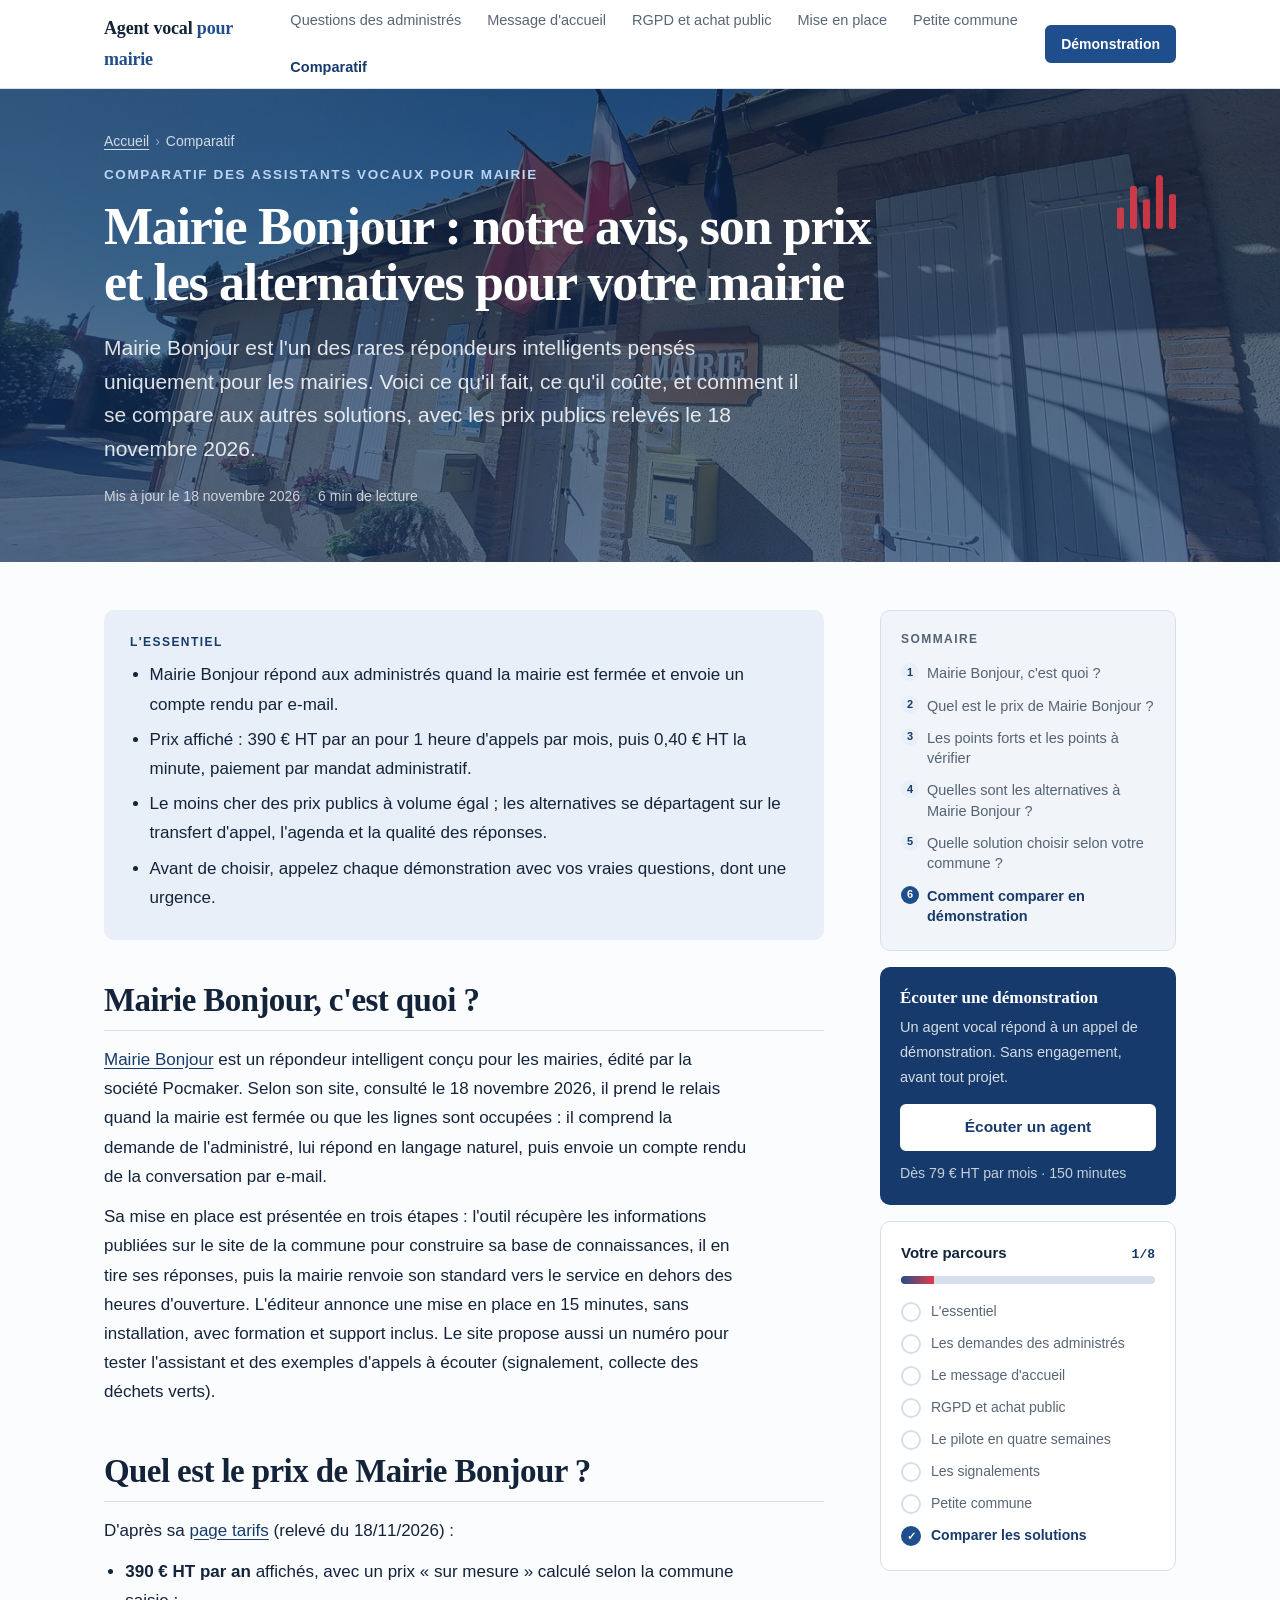
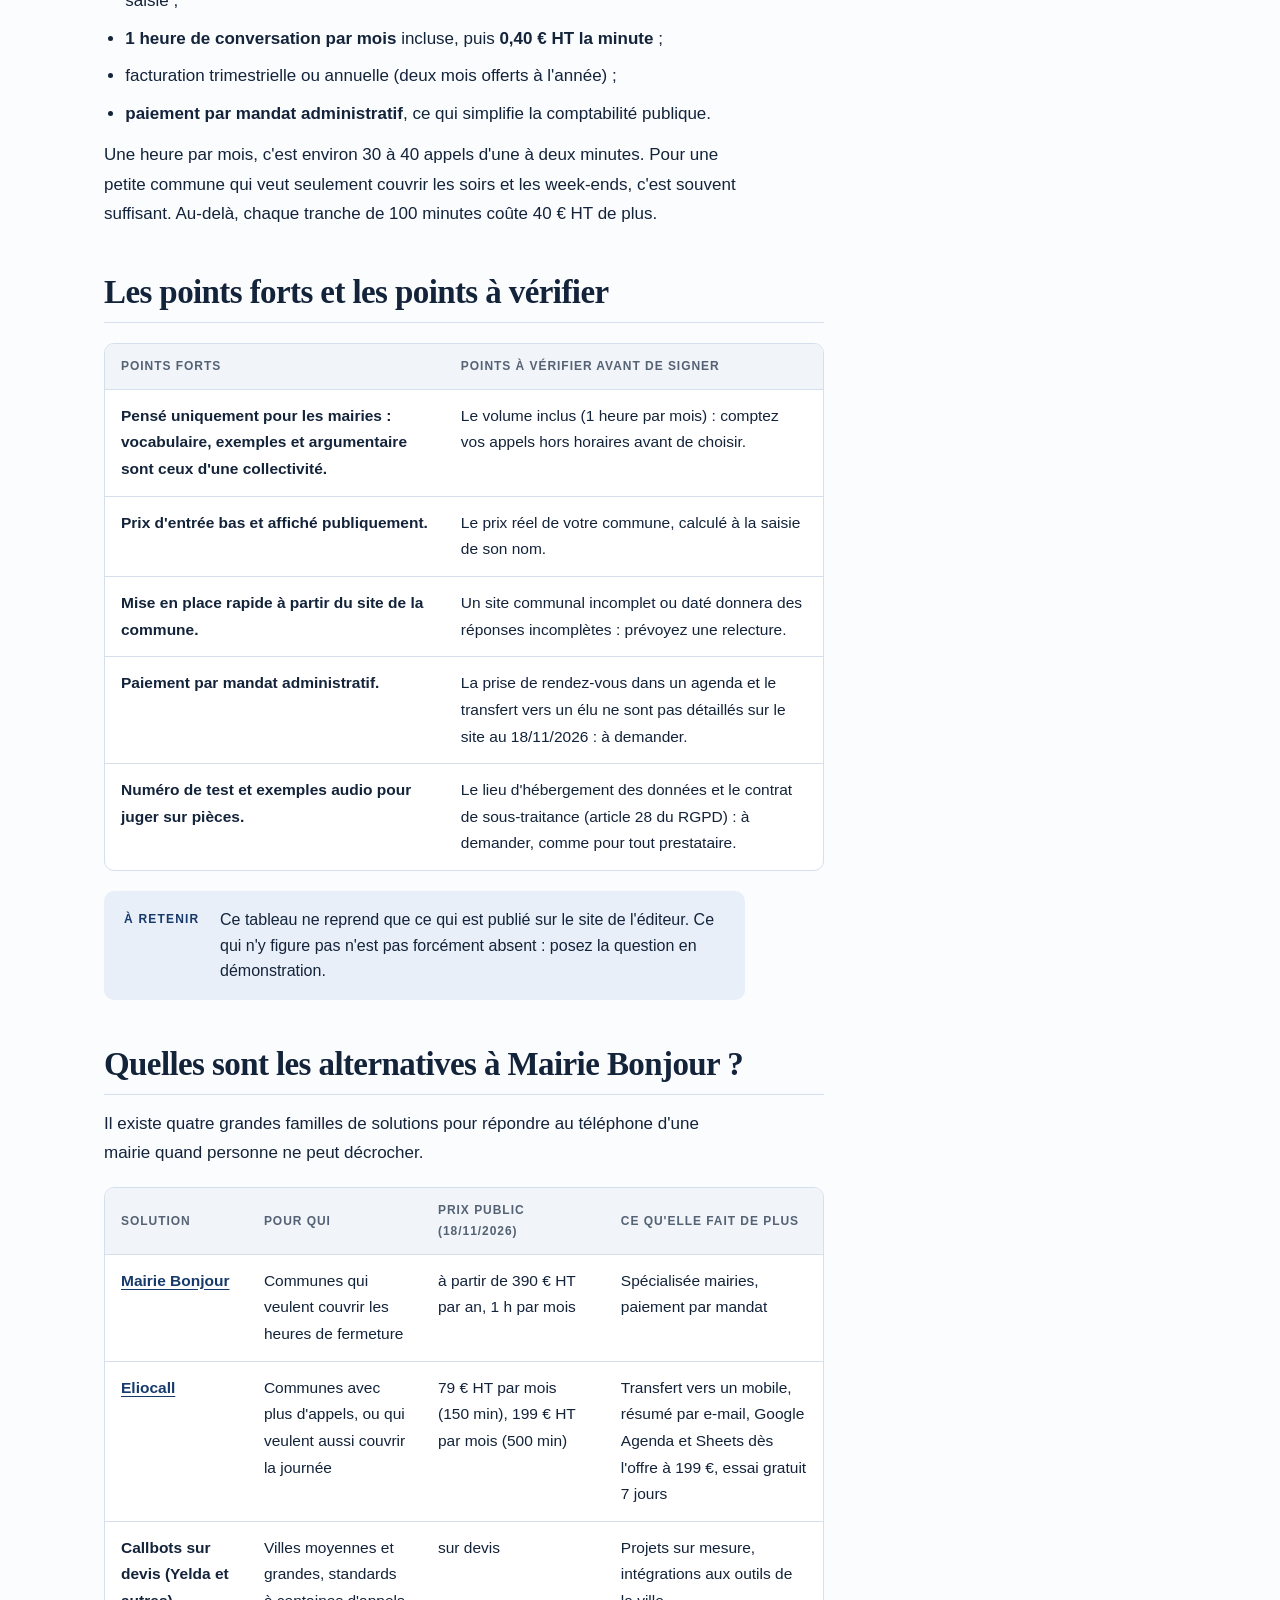
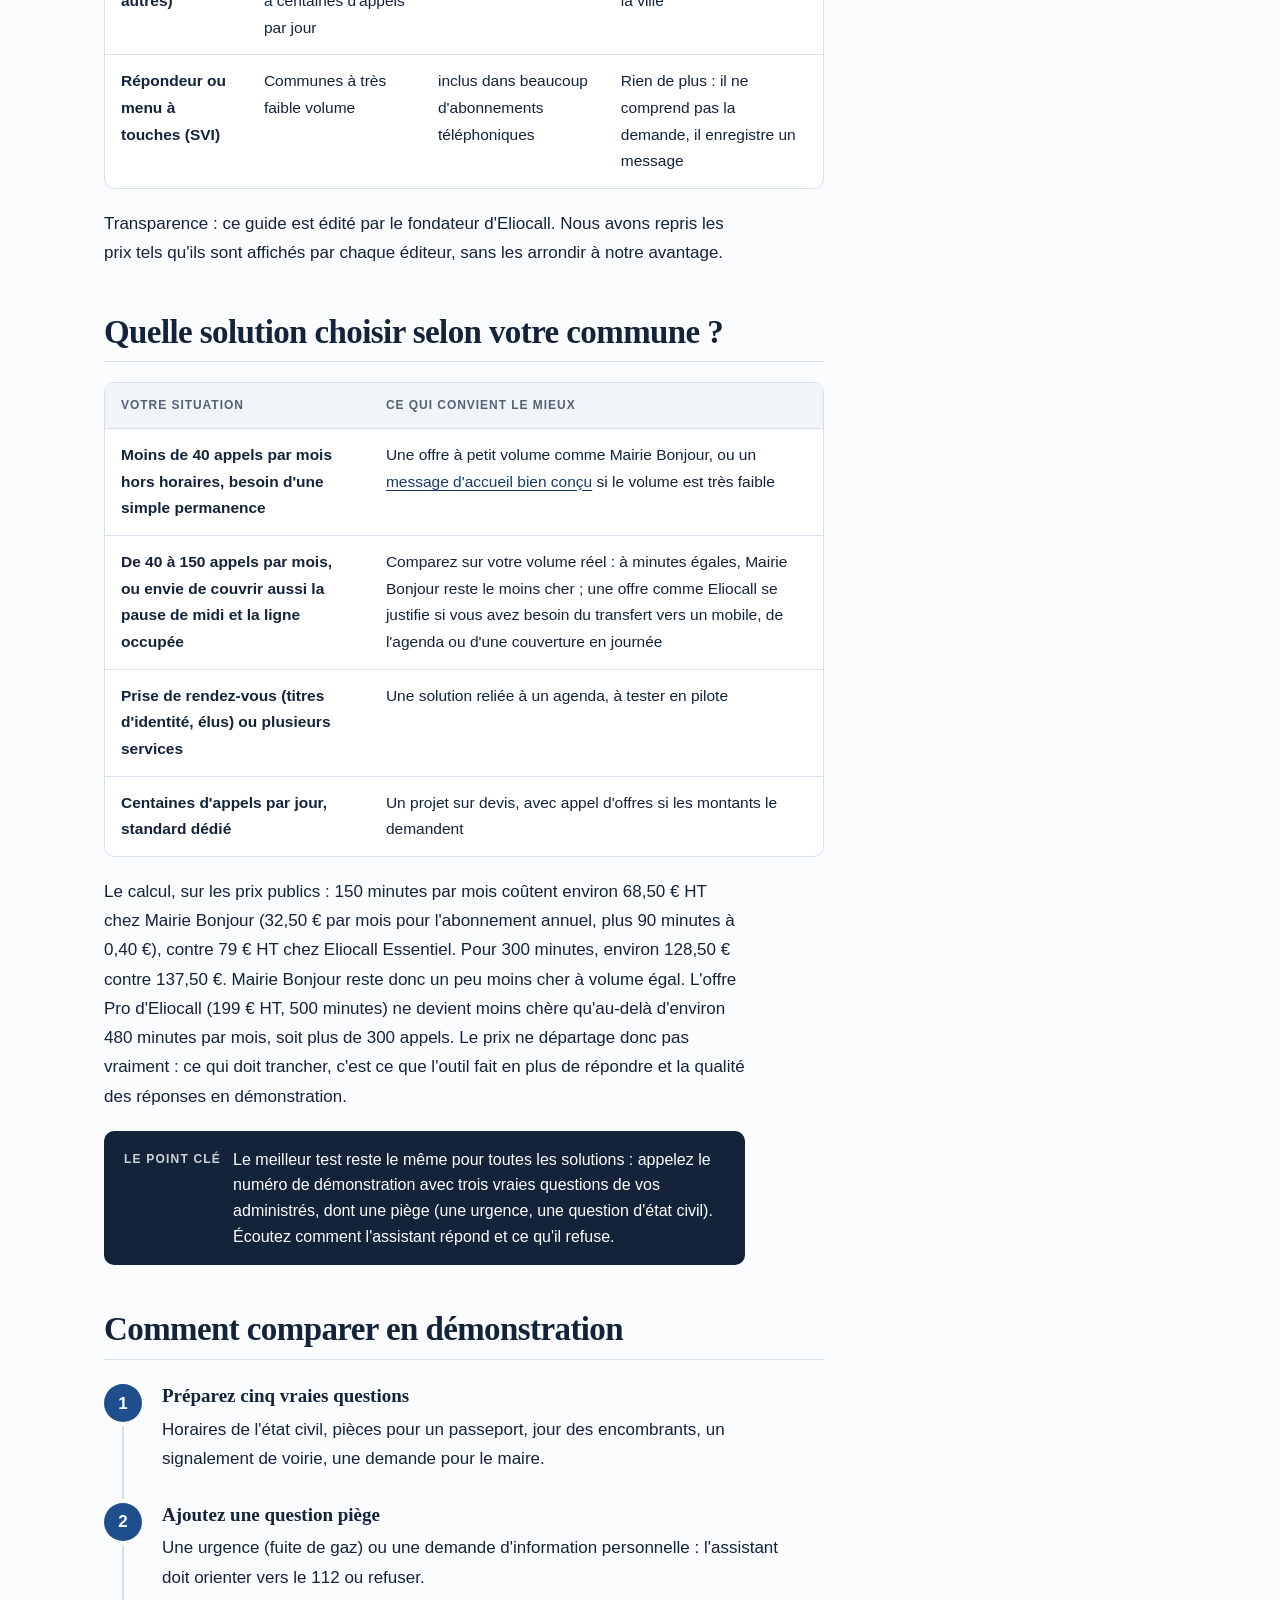
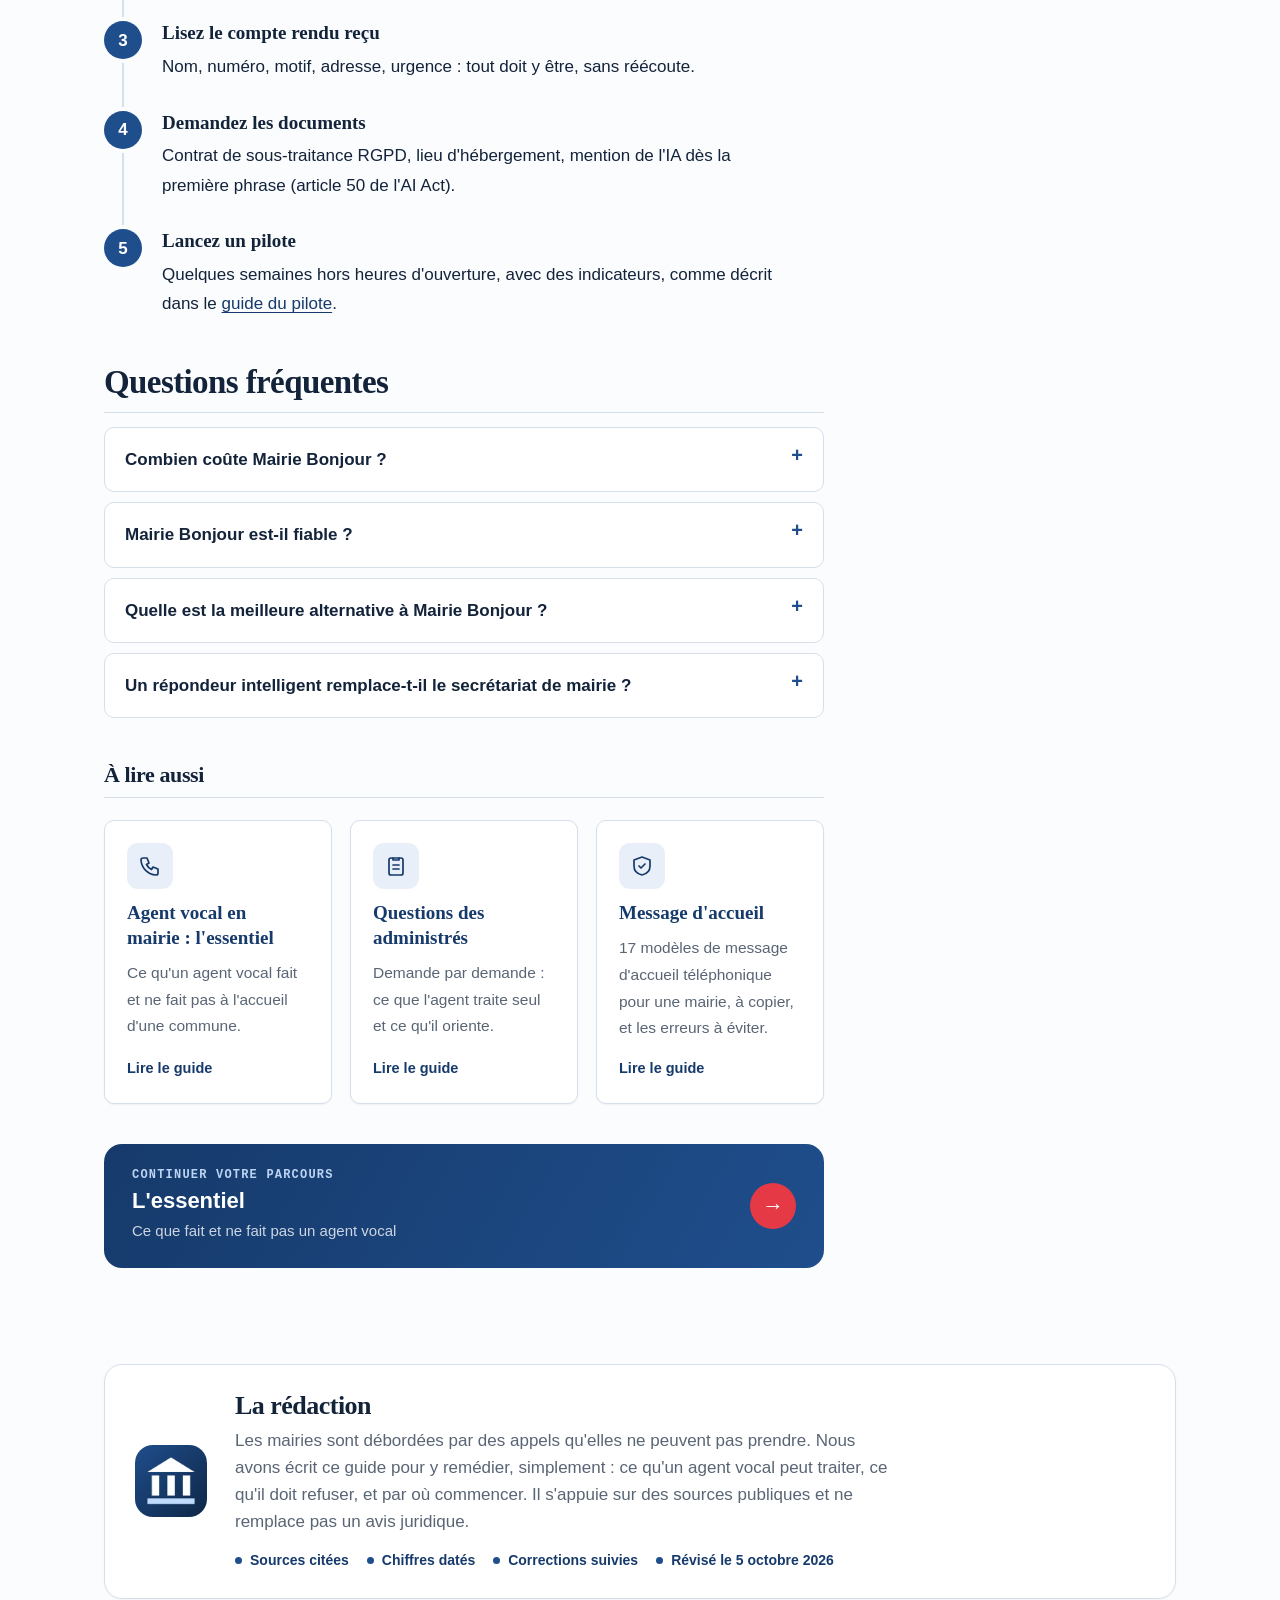
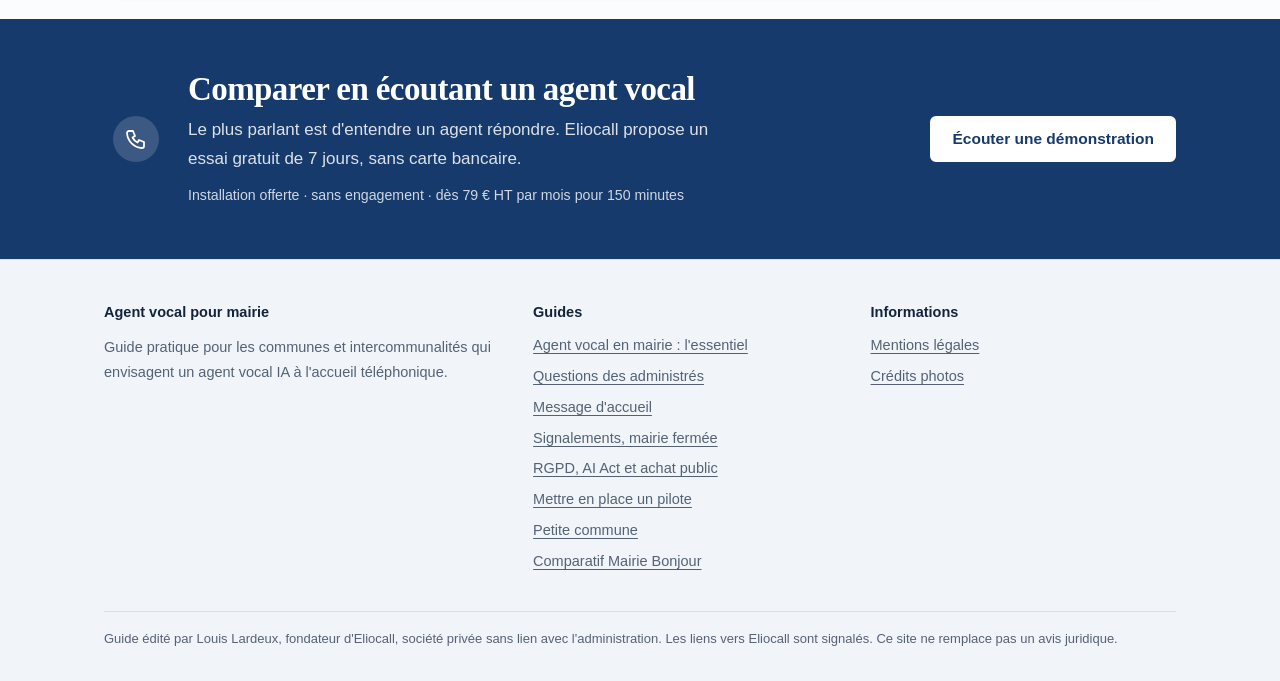
==== commit db18cf15: "SEO 19/11 : page accueil téléphonique mairie, 17 modèles à copier (état civil, urbanisme, élections," ====
--- a/mairie-bonjour-avis-alternatives/index.html
+++ b/mairie-bonjour-avis-alternatives/index.html
@@ -57,7 +57,7 @@
 <div class="m-tablewrap"><table><tr><th>Votre situation</th><th>Ce qui convient le mieux</th></tr><tr><td>Moins de 40 appels par mois hors horaires, besoin d'une simple permanence</td><td>Une offre à petit volume comme Mairie Bonjour, ou un <a href="/message-d-accueil-telephonique-mairie/" rel="noopener">message d'accueil bien conçu</a> si le volume est très faible</td></tr><tr><td>De 40 à 150 appels par mois, ou envie de couvrir aussi la pause de midi et la ligne occupée</td><td>Comparez sur votre volume réel&nbsp;: à minutes égales, Mairie Bonjour reste le moins cher&nbsp;; une offre comme Eliocall se justifie si vous avez besoin du transfert vers un mobile, de l'agenda ou d'une couverture en journée</td></tr><tr><td>Prise de rendez-vous (titres d'identité, élus) ou plusieurs services</td><td>Une solution reliée à un agenda, à tester en pilote</td></tr><tr><td>Centaines d'appels par jour, standard dédié</td><td>Un projet sur devis, avec appel d'offres si les montants le demandent</td></tr></table></div>
 <p>Le calcul, sur les prix publics&nbsp;: 150 minutes par mois coûtent environ 68,50 € HT chez Mairie Bonjour (32,50 € par mois pour l'abonnement annuel, plus 90 minutes à 0,40 €), contre 79 € HT chez Eliocall Essentiel. Pour 300 minutes, environ 128,50 € contre 137,50 €. Mairie Bonjour reste donc un peu moins cher à volume égal. L'offre Pro d'Eliocall (199 € HT, 500 minutes) ne devient moins chère qu'au-delà d'environ 480 minutes par mois, soit plus de 300 appels. Le prix ne départage donc pas vraiment&nbsp;: ce qui doit trancher, c'est ce que l'outil fait en plus de répondre et la qualité des réponses en démonstration.</p>
 <div class="m-callout m-co-key"><strong>Le point clé</strong><div><p>Le meilleur test reste le même pour toutes les solutions&nbsp;: appelez le numéro de démonstration avec trois vraies questions de vos administrés, dont une piège (une urgence, une question d'état civil). Écoutez comment l'assistant répond et ce qu'il refuse.</p></div></div></section><section id="comment-comparer-en-demonstration" class="m-rv"><h2>Comment comparer en démonstration</h2>
-<ol class="m-steps"><li><h3>Préparez cinq vraies questions</h3><p>Horaires de l'état civil, pièces pour un passeport, jour des encombrants, un signalement de voirie, une demande pour le maire.</p></li><li><h3>Ajoutez une question piège</h3><p>Une urgence (fuite de gaz) ou une demande d'information personnelle&nbsp;: l'assistant doit orienter vers le 112 ou refuser.</p></li><li><h3>Lisez le compte rendu reçu</h3><p>Nom, numéro, motif, adresse, urgence&nbsp;: tout doit y être, sans réécoute.</p></li><li><h3>Demandez les documents</h3><p>Contrat de sous-traitance RGPD, lieu d'hébergement, mention de l'IA dès la première phrase (article 50 de l'AI Act).</p></li><li><h3>Lancez un pilote</h3><p>Quelques semaines hors heures d'ouverture, avec des indicateurs, comme décrit dans le <a href="/mise-en-place-pilote/" rel="noopener">guide du pilote</a>.</p></li></ol></section><section id="questions" class="m-rv"><h2>Questions fréquentes</h2><details><summary>Combien coûte Mairie Bonjour&nbsp;?</summary><p>Sa page tarifs affiche 390 € HT par an au 18/11/2026, avec 1 heure de conversation par mois incluse puis 0,40 € HT la minute. Le prix exact est calculé selon la commune. Le paiement par mandat administratif est accepté.</p></details><details><summary>Mairie Bonjour est-il fiable&nbsp;?</summary><p>Nous ne l'avons pas testé en conditions réelles. L'éditeur propose un numéro de démonstration et des exemples audio&nbsp;: le plus sûr est de l'appeler avec vos propres questions, dont une urgence, et de juger sur pièces.</p></details><details><summary>Quelle est la meilleure alternative à Mairie Bonjour&nbsp;?</summary><p>Cela dépend de ce que vous attendez. Pour une simple permanence hors horaires, Mairie Bonjour est le moins cher des prix publics. Pour transférer des appels vers un élu, relier un agenda ou couvrir aussi la journée, comparez avec une offre comme Eliocall, en démonstration et sur votre volume réel.</p></details><details><summary>Un répondeur intelligent remplace-t-il le secrétariat de mairie&nbsp;?</summary><p>Non. Il répond aux questions simples et prend des messages complets quand personne ne peut décrocher. Les dossiers, les décisions et l'accueil des personnes restent le travail des agents.</p></details></section><div class="m-related"><h2>À lire aussi</h2><div class="m-cards m-cols3"><a class="m-card" href="/"><span class="m-ico" aria-hidden="true"><svg viewBox="0 0 24 24" width="24" height="24" fill="none" stroke="currentColor" stroke-width="1.7" stroke-linecap="round" stroke-linejoin="round"><path d="M5 4h4l2 5-2.5 1.5a11 11 0 0 0 5 5L15 13l5 2v4a2 2 0 0 1-2 2A16 16 0 0 1 3 6a2 2 0 0 1 2-2z"/></svg></span><h3>Agent vocal en mairie&nbsp;: l'essentiel</h3><p>Ce qu'un agent vocal fait et ne fait pas à l'accueil d'une commune.</p><span class="m-more">Lire le guide</span></a><a class="m-card" href="/questions-des-administres/"><span class="m-ico" aria-hidden="true"><svg viewBox="0 0 24 24" width="24" height="24" fill="none" stroke="currentColor" stroke-width="1.7" stroke-linecap="round" stroke-linejoin="round"><rect x="5" y="4" width="14" height="17" rx="2"/><path d="M9 4v2h6V4M9 11h6M9 15h6"/></svg></span><h3>Questions des administrés</h3><p>Demande par demande&nbsp;: ce que l'agent traite seul et ce qu'il oriente.</p><span class="m-more">Lire le guide</span></a><a class="m-card" href="/message-d-accueil-telephonique-mairie/"><span class="m-ico" aria-hidden="true"><svg viewBox="0 0 24 24" width="24" height="24" fill="none" stroke="currentColor" stroke-width="1.7" stroke-linecap="round" stroke-linejoin="round"><path d="M12 3l8 3v6c0 5-3.5 8-8 9-4.5-1-8-4-8-9V6z"/><path d="M9 12l2 2 4-4"/></svg></span><h3>Message d'accueil</h3><p>Dix modèles de message d'accueil téléphonique pour une mairie, et les erreurs à éviter.</p><span class="m-more">Lire le guide</span></a></div></div><div id="nx-box" hidden></div></article><aside class="m-side"><nav class="m-toc" aria-label="Sommaire"><b>Sommaire</b><ol><li><a href="#mairie-bonjour-c-est-quoi">Mairie Bonjour, c'est quoi&nbsp;?</a></li><li><a href="#quel-est-le-prix-de-mairie-bonjour">Quel est le prix de Mairie Bonjour&nbsp;?</a></li><li><a href="#les-points-forts-et-les-points-a-verifier">Les points forts et les points à vérifier</a></li><li><a href="#quelles-sont-les-alternatives-a-mairie-bonjour">Quelles sont les alternatives à Mairie Bonjour&nbsp;?</a></li><li><a href="#quelle-solution-choisir-selon-votre-commune">Quelle solution choisir selon votre commune&nbsp;?</a></li><li><a href="#comment-comparer-en-demonstration">Comment comparer en démonstration</a></li></ol></nav><div class="m-sidecta"><b>Écouter une démonstration</b><p>Un agent vocal répond à un appel de démonstration. Sans engagement, avant tout projet.</p><a class="m-btn" href="https://eliocall.com/?utm_source=agent-ia-vocal-pour-mairie&utm_medium=guide&utm_campaign=ecouter#hero-form" rel="nofollow sponsored noopener">Écouter un agent</a><small style="display:block;margin-top:10px;opacity:.75">Dès 79 € HT par mois · 150 minutes</small></div><div id="jr-box" hidden></div></aside></div>
+<ol class="m-steps"><li><h3>Préparez cinq vraies questions</h3><p>Horaires de l'état civil, pièces pour un passeport, jour des encombrants, un signalement de voirie, une demande pour le maire.</p></li><li><h3>Ajoutez une question piège</h3><p>Une urgence (fuite de gaz) ou une demande d'information personnelle&nbsp;: l'assistant doit orienter vers le 112 ou refuser.</p></li><li><h3>Lisez le compte rendu reçu</h3><p>Nom, numéro, motif, adresse, urgence&nbsp;: tout doit y être, sans réécoute.</p></li><li><h3>Demandez les documents</h3><p>Contrat de sous-traitance RGPD, lieu d'hébergement, mention de l'IA dès la première phrase (article 50 de l'AI Act).</p></li><li><h3>Lancez un pilote</h3><p>Quelques semaines hors heures d'ouverture, avec des indicateurs, comme décrit dans le <a href="/mise-en-place-pilote/" rel="noopener">guide du pilote</a>.</p></li></ol></section><section id="questions" class="m-rv"><h2>Questions fréquentes</h2><details><summary>Combien coûte Mairie Bonjour&nbsp;?</summary><p>Sa page tarifs affiche 390 € HT par an au 18/11/2026, avec 1 heure de conversation par mois incluse puis 0,40 € HT la minute. Le prix exact est calculé selon la commune. Le paiement par mandat administratif est accepté.</p></details><details><summary>Mairie Bonjour est-il fiable&nbsp;?</summary><p>Nous ne l'avons pas testé en conditions réelles. L'éditeur propose un numéro de démonstration et des exemples audio&nbsp;: le plus sûr est de l'appeler avec vos propres questions, dont une urgence, et de juger sur pièces.</p></details><details><summary>Quelle est la meilleure alternative à Mairie Bonjour&nbsp;?</summary><p>Cela dépend de ce que vous attendez. Pour une simple permanence hors horaires, Mairie Bonjour est le moins cher des prix publics. Pour transférer des appels vers un élu, relier un agenda ou couvrir aussi la journée, comparez avec une offre comme Eliocall, en démonstration et sur votre volume réel.</p></details><details><summary>Un répondeur intelligent remplace-t-il le secrétariat de mairie&nbsp;?</summary><p>Non. Il répond aux questions simples et prend des messages complets quand personne ne peut décrocher. Les dossiers, les décisions et l'accueil des personnes restent le travail des agents.</p></details></section><div class="m-related"><h2>À lire aussi</h2><div class="m-cards m-cols3"><a class="m-card" href="/"><span class="m-ico" aria-hidden="true"><svg viewBox="0 0 24 24" width="24" height="24" fill="none" stroke="currentColor" stroke-width="1.7" stroke-linecap="round" stroke-linejoin="round"><path d="M5 4h4l2 5-2.5 1.5a11 11 0 0 0 5 5L15 13l5 2v4a2 2 0 0 1-2 2A16 16 0 0 1 3 6a2 2 0 0 1 2-2z"/></svg></span><h3>Agent vocal en mairie&nbsp;: l'essentiel</h3><p>Ce qu'un agent vocal fait et ne fait pas à l'accueil d'une commune.</p><span class="m-more">Lire le guide</span></a><a class="m-card" href="/questions-des-administres/"><span class="m-ico" aria-hidden="true"><svg viewBox="0 0 24 24" width="24" height="24" fill="none" stroke="currentColor" stroke-width="1.7" stroke-linecap="round" stroke-linejoin="round"><rect x="5" y="4" width="14" height="17" rx="2"/><path d="M9 4v2h6V4M9 11h6M9 15h6"/></svg></span><h3>Questions des administrés</h3><p>Demande par demande&nbsp;: ce que l'agent traite seul et ce qu'il oriente.</p><span class="m-more">Lire le guide</span></a><a class="m-card" href="/message-d-accueil-telephonique-mairie/"><span class="m-ico" aria-hidden="true"><svg viewBox="0 0 24 24" width="24" height="24" fill="none" stroke="currentColor" stroke-width="1.7" stroke-linecap="round" stroke-linejoin="round"><path d="M12 3l8 3v6c0 5-3.5 8-8 9-4.5-1-8-4-8-9V6z"/><path d="M9 12l2 2 4-4"/></svg></span><h3>Message d'accueil</h3><p>17 modèles de message d'accueil téléphonique pour une mairie, à copier, et les erreurs à éviter.</p><span class="m-more">Lire le guide</span></a></div></div><div id="nx-box" hidden></div></article><aside class="m-side"><nav class="m-toc" aria-label="Sommaire"><b>Sommaire</b><ol><li><a href="#mairie-bonjour-c-est-quoi">Mairie Bonjour, c'est quoi&nbsp;?</a></li><li><a href="#quel-est-le-prix-de-mairie-bonjour">Quel est le prix de Mairie Bonjour&nbsp;?</a></li><li><a href="#les-points-forts-et-les-points-a-verifier">Les points forts et les points à vérifier</a></li><li><a href="#quelles-sont-les-alternatives-a-mairie-bonjour">Quelles sont les alternatives à Mairie Bonjour&nbsp;?</a></li><li><a href="#quelle-solution-choisir-selon-votre-commune">Quelle solution choisir selon votre commune&nbsp;?</a></li><li><a href="#comment-comparer-en-demonstration">Comment comparer en démonstration</a></li></ol></nav><div class="m-sidecta"><b>Écouter une démonstration</b><p>Un agent vocal répond à un appel de démonstration. Sans engagement, avant tout projet.</p><a class="m-btn" href="https://eliocall.com/?utm_source=agent-ia-vocal-pour-mairie&utm_medium=guide&utm_campaign=ecouter#hero-form" rel="nofollow sponsored noopener">Écouter un agent</a><small style="display:block;margin-top:10px;opacity:.75">Dès 79 € HT par mois · 150 minutes</small></div><div id="jr-box" hidden></div></aside></div>
 <section class="m-rdn" id="redaction"><div class="m-wrap"><div class="m-rdc"><img class="m-rdm" src="/icon-192.png" alt="Logo de la rédaction" width="72" height="72" loading="lazy" decoding="async"><div><h2>La rédaction</h2><p>Les mairies sont débordées par des appels qu'elles ne peuvent pas prendre. Nous avons écrit ce guide pour y remédier, simplement&nbsp;: ce qu'un agent vocal peut traiter, ce qu'il doit refuser, et par où commencer. Il s'appuie sur des sources publiques et ne remplace pas un avis juridique.</p><ul><li>Sources citées</li><li>Chiffres datés</li><li>Corrections suivies</li><li>Révisé le 5 octobre 2026</li></ul></div></div></div></section>
 <div class="m-band"><div class="m-wrap"><div><div class="m-rg" aria-hidden="true"><span></span><span></span><span></span><b><svg viewBox="0 0 24 24" width="24" height="24" fill="none" stroke="#fff" stroke-width="1.8" stroke-linecap="round" stroke-linejoin="round"><path d="M5 4h4l2 5-2.5 1.5a11 11 0 0 0 5 5L15 13l5 2v4a2 2 0 0 1-2 2A16 16 0 0 1 3 6a2 2 0 0 1 2-2z"/></svg></b></div><div><h2>Comparer en écoutant un agent vocal</h2><p>Le plus parlant est d'entendre un agent répondre. Eliocall propose un essai gratuit de 7 jours, sans carte bancaire.</p><small style="display:block;margin-top:10px;opacity:.8">Installation offerte · sans engagement · dès 79 € HT par mois pour 150 minutes</small></div></div><a class="m-btn" href="https://eliocall.com/?utm_source=agent-ia-vocal-pour-mairie&amp;utm_medium=guide&amp;utm_campaign=mairie-comparatif" rel="nofollow sponsored noopener">Écouter une démonstration</a></div></div>
 </main>
@@ -75,7 +75,7 @@
 
 <div id="stk" role="complementary" aria-label="Écouter un agent vocal"><a href="https://eliocall.com/?utm_source=agent-ia-vocal-pour-mairie&utm_medium=guide&utm_campaign=ecouter#hero-form" rel="nofollow sponsored noopener"><span class="m-w" aria-hidden="true"><i></i><i></i><i></i><i></i></span><span><b>Écouter un agent en démonstration</b><small>Sur eliocall.com</small></span></a><button type="button" id="stk-x" aria-label="Masquer">×</button></div>
 <script>(function(){
-var $=function(i){return document.getElementById(i)},KS="mai-seen-v1",KR="mai-last-v1",CUR=location.pathname.replace(/index\.html$/,""),J=[["/", "L'essentiel", "Ce que fait et ne fait pas un agent vocal"], ["/questions-des-administres/", "Les demandes des administrés", "Traité seul, orienté, refusé"], ["/message-d-accueil-telephonique-mairie/", "Le message d'accueil", "Dix modèles à adapter"], ["/rgpd-achat-public/", "RGPD et achat public", "Responsabilités, article 50, marché"], ["/mise-en-place-pilote/", "Le pilote en quatre semaines", "Calendrier, périmètre, indicateurs"], ["/signalement-mairie-fermee/", "Les signalements", "Mairie fermée, rien ne se perd"], ["/petite-commune/", "Petite commune", "Utile ou non, mutualiser"], ["/mairie-bonjour-avis-alternatives/", "Comparer les solutions", "Prix publics, forces, limites"]],HEAR="https://eliocall.com/?utm_source=agent-ia-vocal-pour-mairie&utm_medium=guide&utm_campaign=ecouter#hero-form";
+var $=function(i){return document.getElementById(i)},KS="mai-seen-v1",KR="mai-last-v1",CUR=location.pathname.replace(/index\.html$/,""),J=[["/", "L'essentiel", "Ce que fait et ne fait pas un agent vocal"], ["/questions-des-administres/", "Les demandes des administrés", "Traité seul, orienté, refusé"], ["/message-d-accueil-telephonique-mairie/", "Le message d'accueil", "17 modèles à copier"], ["/rgpd-achat-public/", "RGPD et achat public", "Responsabilités, article 50, marché"], ["/mise-en-place-pilote/", "Le pilote en quatre semaines", "Calendrier, périmètre, indicateurs"], ["/signalement-mairie-fermee/", "Les signalements", "Mairie fermée, rien ne se perd"], ["/petite-commune/", "Petite commune", "Utile ou non, mutualiser"], ["/mairie-bonjour-avis-alternatives/", "Comparer les solutions", "Prix publics, forces, limites"]],HEAR="https://eliocall.com/?utm_source=agent-ia-vocal-pour-mairie&utm_medium=guide&utm_campaign=ecouter#hero-form";
 var seen={};try{seen=JSON.parse(localStorage.getItem(KS)||"{}")}catch(e){}seen[CUR]=1;try{localStorage.setItem(KS,JSON.stringify(seen))}catch(e){}
 function n(){return J.filter(function(x){return seen[x[0]]}).length}
 /* parcours dans la colonne latérale */
--- a/style.css
+++ b/style.css
@@ -486,3 +486,11 @@
 .m-hero{border-bottom:1px solid var(--line)}
 .m-kicker{font-variant:small-caps;letter-spacing:.12em;font-size:13.5px}
 .m-btn{border-radius:6px}
+
+.m-mdl{border:1px solid var(--line);border-radius:12px;padding:12px 16px;margin:12px 0;background:var(--bg);display:grid;grid-template-columns:minmax(0,1fr) auto;gap:6px 14px;align-items:start}
+.m-mdl p{margin:0}
+.m-mdlh{font-weight:700;grid-column:1/-1}
+.m-mdlt{color:var(--ink)}
+.m-mdlb{font:inherit;font-size:.86em;font-weight:600;border:1px solid var(--accent);color:var(--accent-deep);background:var(--accent-soft);border-radius:8px;padding:6px 12px;cursor:pointer;min-height:36px;align-self:center}
+.m-mdlb:hover{background:var(--accent);color:var(--on-accent)}
+@media (max-width:560px){.m-mdl{grid-template-columns:minmax(0,1fr)}.m-mdlb{justify-self:start}}
